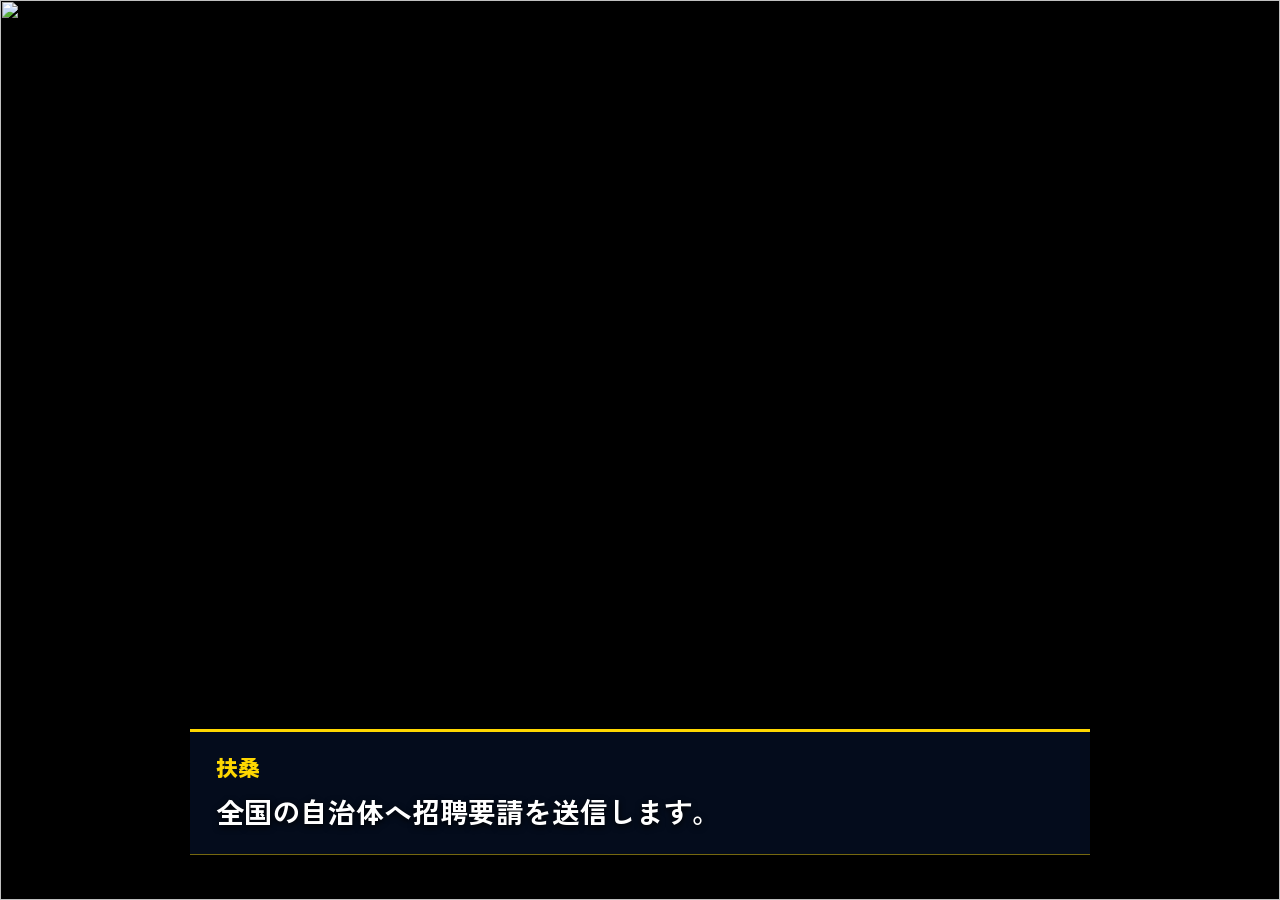
==== gacha_intro.html @ 8458d0dd "Add files via upload" ====
<!DOCTYPE html>
<html lang="ja">

<head>
    <meta charset="UTF-8">
    <meta name="viewport" content="width=device-width, initial-scale=1.0">
    <title>招聘演出</title>

    <link rel="preconnect" href="https://fonts.googleapis.com">
    <link rel="preconnect" href="https://fonts.gstatic.com" crossorigin>
    <link href="https://fonts.googleapis.com/css2?family=Zen+Kaku+Gothic+New:wght@500;700;900&display=swap" rel="stylesheet">

    <link rel="stylesheet" href="style.css">
</head>

<body>

<div id="introStage">

    <img id="introImage" src="cg_fusou.png">

    <div id="introTelop">
        <div id="telopName">扶桑</div>
        <div id="telopText"></div>
    </div>

    <div id="doorWhiteout"></div>

</div>

<script src="script.js"></script>

<script>
startIntro();
</script>

</body>
</html>
---- style.css ----
*{
    margin:0;
    padding:0;
    box-sizing:border-box;
}

body{
    font-family:"Zen Kaku Gothic New","Yu Gothic",sans-serif;
    background:
    linear-gradient(rgba(0,0,0,.55),rgba(0,0,0,.55)),
    linear-gradient(135deg,#08111f,#10233d,#08111f);
    color:white;
    min-height:100vh;
}

.home{
    padding:20px;
}

.top-bar{
    display:flex;
    justify-content:space-between;
    align-items:center;
    margin-bottom:25px;
    border-bottom:1px solid rgba(255,215,0,.3);
    padding-bottom:15px;
}

.logo-area{
    display:flex;
    align-items:center;
    gap:15px;
}

.logo-area h1{
    font-size:42px;
}

.resource-area{
    display:flex;
    gap:20px;
}

.resource{
    background:#0d1c33;
    border:1px solid #c9b06d;
    padding:12px 20px;
    border-radius:10px;
}

.title-screen{
    display:flex;
    flex-direction:column;
    justify-content:center;
    align-items:center;
    height:100vh;
    text-align:center;
}

.title-screen h1{
    font-size:80px;
    margin-bottom:20px;
}

.title-screen p{
    font-size:24px;
    margin-bottom:50px;
    color:#f0d58a;
}

.title-screen button{
    padding:20px 50px;
    font-size:24px;
    border:1px solid gold;
    background:#08192f;
    color:white;
    border-radius:15px;
    cursor:pointer;
}

/* 招聘画面 */
.gacha-banner{
    background:rgba(7,20,40,.9);
    border:2px solid gold;
    border-radius:20px;
    padding:40px;
    text-align:center;
    margin-bottom:30px;
}

.pickup-tag{
    display:inline-block;
    background:gold;
    color:black;
    font-weight:bold;
    padding:8px 20px;
    border-radius:999px;
    margin-bottom:20px;
}

.banner-nav{
    display:flex;
    justify-content:center;
    align-items:center;
    gap:40px;
}

.banner-nav button{
    width:80px;
    height:80px;
    font-size:32px;
    border:none;
    border-radius:50%;
    cursor:pointer;
    background:gold;
    color:black;
}

.city-display{
    min-width:400px;
}

.city-display h2{
    font-size:64px;
    margin-bottom:15px;
}

.city-display p{
    font-size:24px;
}

.pickup-image{
    height:420px;
    width:320px;
    object-fit:contain;
    display:block;
    margin:0 auto 20px;
}

.gacha-buttons{
    display:flex;
    justify-content:center;
    gap:30px;
    margin-bottom:30px;
}

.gacha-single,
.gacha-ten{
    width:250px;
    height:90px;
    font-size:30px;
    border:none;
    border-radius:15px;
    cursor:pointer;
}

.gacha-single{
    background:#1f4fa0;
    color:white;
}

.gacha-ten{
    background:gold;
    color:black;
    font-weight:bold;
}

.back-area{
    text-align:center;
}

.back-area button{
    padding:15px 40px;
    font-size:20px;
}

/* ガチャ結果 */
.result-grid{
    display:grid;
    grid-template-columns:repeat(5, 170px);
    justify-content:center;
    gap:28px;
    margin:40px auto;
}

.result-card{
    padding:0;
    background:none;
    border:none;
    box-shadow:none;
    overflow:visible;
    display:block;
    text-align:center;
}

.result-image-wrap{
    position:relative;
    width:150px;
    height:150px;
    margin:0 auto;
    overflow:hidden;
    border-radius:14px;
    background:#162743;
    border:2px solid rgba(255,255,255,.45);
}

.attribute-bg{
    position:absolute;
    inset:0;
    width:100%;
    height:100%;
    object-fit:cover;
    z-index:1;
}

.result-face{
    position:absolute;
    inset:0;
    width:100%;
    height:100%;
    object-fit:contain;
    transform:scale(1.08);
    z-index:2;
}

.result-stars{
    position:absolute;
    left:0;
    right:0;
    bottom:0;
    z-index:3;
    padding:4px 0;
    text-align:center;
    font-size:22px;
    color:#ffd700;
    background:linear-gradient(transparent, rgba(0,0,0,.75));
    text-shadow:0 0 6px #000;
}

.star-icon{
    width:20px;
    height:20px;
    margin:0 1px;
    vertical-align:middle;
}

.result-name{
    margin-top:8px;
    text-align:center;
    font-size:20px;
    font-weight:bold;
    color:white;
    text-shadow:0 2px 6px rgba(0,0,0,.8);
}

/* レアリティ発光 */
.result-card.r .result-image-wrap{
    border-color:#4aa3ff;
}

.result-card.sr .result-image-wrap{
    border:2px solid #b45cff;
    box-shadow:0 0 10px rgba(180,92,255,.8);
}

.result-card.ssr .result-image-wrap{
    border:2px solid #ffd700;
    box-shadow:
        0 0 16px rgba(255,215,0,.9),
        0 0 28px rgba(255,180,0,.6);
}

.result-card.lr .result-image-wrap{
    border:3px solid #ff3333;
    box-shadow:
        0 0 20px rgba(255,40,40,1),
        0 0 45px rgba(255,0,0,.9),
        0 0 70px rgba(255,120,0,.7);
    animation:lrRedGlow 1.5s ease-in-out infinite alternate;
}

@keyframes lrRedGlow{
    from{
        box-shadow:
            0 0 18px rgba(255,40,40,.8),
            0 0 38px rgba(255,0,0,.7);
    }
    to{
        box-shadow:
            0 0 28px rgba(255,40,40,1),
            0 0 60px rgba(255,0,0,1),
            0 0 90px rgba(255,120,0,.9);
    }
}

/* ホーム画面 */
.main-view{
    display:grid;
    grid-template-columns:300px 1fr 350px;
    gap:20px;
    margin-bottom:25px;
}

.city-panel,
.news-panel,
.secretary-card{
    background:rgba(7,20,40,.85);
    border:1px solid rgba(255,215,0,.35);
    border-radius:15px;
}

.city-panel,
.news-panel{
    padding:20px;
}

.city-panel h2,
.news-panel h2{
    margin-bottom:15px;
    color:#f0d58a;
}

.city-panel p,
.news-panel p{
    display:flex;
    justify-content:space-between;
    margin:12px 0;
}

.center-panel{
    display:flex;
    flex-direction:column;
    gap:20px;
}

.title-box{
    text-align:center;
    padding:40px 20px;
}

.title-box h2{
    font-size:72px;
}

.secretary-card{
    display:flex;
    justify-content:space-between;
    align-items:center;
    padding:25px;
}

.secretary-image{
    height:420px;
    object-fit:contain;
    display:block;
    margin:auto;
}

.menu{
    display:grid;
    grid-template-columns:repeat(5,1fr);
    gap:15px;
}

.menu button{
    background:#08192f;
    color:white;
    border:1px solid rgba(255,215,0,.4);
    border-radius:15px;
    padding:25px 10px;
    cursor:pointer;
    font-size:28px;
}

.menu button span{
    display:block;
    font-size:42px;
    margin-bottom:10px;
}

.menu small{
    display:block;
    margin-top:10px;
    color:#cccccc;
}

.active{
    box-shadow:0 0 20px rgba(255,215,0,.5);
    border-color:gold !important;
}.result-bg{
    position:fixed;
    inset:0;

    background:url("result_bg.png") center center / cover no-repeat;

    z-index:-1;
}.result-name,
.logo-area h1,
.title-screen h1,
.city-display h2,
.gacha-banner h2{
    font-family:"Zen Kaku Gothic New","Yu Gothic",sans-serif;
    font-weight:900;
}body{
    opacity:0;
    transition:opacity .35s ease;
}

body.page-show{
    opacity:1;
}

body.page-hide{
    opacity:0;
}.result-grid:has(.result-card:only-child){
    grid-template-columns:170px;
}#introStage{

    width:100vw;
    height:100vh;

    overflow:hidden;

    background:black;

    display:flex;
    justify-content:center;
    align-items:center;
}

#introImage{

    width:100%;
    height:100%;

    object-fit:cover;

    /* ズームの中心を少し下にする */
    transform-origin:center 60%;
}.walking-corridor{
    animation: corridorWalk 3s ease-in-out forwards;
}

@keyframes corridorWalk{

    0%{
        transform:scale(1.00) translateY(0px);
    }

    25%{
        transform:scale(1.75) translateY(4px);
    }

    50%{
        transform:scale(2.45) translateY(-3px);
    }

    75%{
        transform:scale(3.10) translateY(3px);
    }

    100%{
        transform:scale(3.65) translateY(18px);
    }
}
#doorWhiteout{
    position:fixed;

    top:0;
    bottom:0;
    left:50%;

    width:0;

    transform:translateX(-50%);

    background:white;

    filter:blur(18px);

    box-shadow:
        0 0 30px white,
        0 0 70px white,
        0 0 140px rgba(255,255,255,.95);

    opacity:0;

    z-index:10;
}

#doorWhiteout.open{
    animation:doorOpenWhite 1.6s ease-out forwards;
}

@keyframes doorOpenWhite{
    0%{
        width:0;
        opacity:0;
        filter:blur(8px);
    }

    20%{
        width:4px;
        opacity:1;
        filter:blur(18px);
    }

    50%{
        width:35vw;
        opacity:1;
        filter:blur(25px);
    }

    100%{
        width:140vw;
        opacity:1;
        filter:blur(45px);
    }
}.reveal-character{
    height:780px;
    width:540px;
    object-fit:contain;
    display:block;
    margin:0 auto;

    filter:drop-shadow(0 0 30px rgba(255,255,255,.45));
}.reveal-screen{
    position:relative;
    min-height:100vh;
    overflow:hidden;
    background:white;
    display:flex;
    flex-direction:column;
    justify-content:center;
    align-items:center;
    text-align:center;
    cursor:pointer;
}

.reveal-bg{

    position:absolute;

    left:50%;
    top:50%;

    width:850px;
    height:850px;

    transform:translate(-50%,-50%);

    object-fit:contain;

    opacity:.95;

    z-index:1;
}

.reveal-character{
    position:relative;
    z-index:2;
    height:520px;
    width:360px;
    object-fit:contain;
    filter:drop-shadow(0 0 30px rgba(255,255,255,.55));
    animation:revealCharacterIn .7s ease-out forwards;
}

.reveal-effect,
.reveal-info{
    position:relative;
    z-index:3;
}

.reveal-effect{
    position:relative;
    z-index:3;

    display:flex;
    justify-content:center;
    align-items:center;
    gap:8px;

    margin-bottom:20px;
}

.reveal-star{
    width:44px;
    height:44px;
    object-fit:contain;

    filter:drop-shadow(0 0 8px rgba(255,215,0,.9));
}

.reveal-name{
    font-size:46px;
    font-weight:900;
    color:white;
    text-shadow:0 0 18px rgba(0,0,0,.9);
}

.reveal-tap{
    margin-top:20px;
    font-size:22px;
    color:#f0d58a;
    animation:tapBlink 1s infinite;
}

@keyframes revealBgIn{
    from{
        opacity:0;
        filter:brightness(2);
    }
    to{
        opacity:1;
        filter:brightness(1);
    }
}

@keyframes revealCharacterIn{
    from{
        opacity:0;
        filter:brightness(0) drop-shadow(0 0 40px white);
    }
    to{
        opacity:1;
        filter:brightness(1) drop-shadow(0 0 30px rgba(255,255,255,.55));
    }
}.pop-star{
    animation:starPop .25s ease-out;
}

@keyframes starPop{
    0%{
        transform:scale(0);
        opacity:0;
    }

    70%{
        transform:scale(1.35);
        opacity:1;
    }

    100%{
        transform:scale(1);
        opacity:1;
    }
}#introTelop{
    position:fixed;
    left:50%;
    bottom:45px;
    transform:translateX(-50%);

    width:82%;
    max-width:900px;

    padding:18px 26px 22px;

    background:rgba(5,15,35,.82);
    border-top:3px solid gold;
    border-bottom:1px solid rgba(255,215,0,.45);

    box-shadow:0 0 25px rgba(0,0,0,.75);

    z-index:20;
}

#telopName{
    color:#ffd700;
    font-size:22px;
    font-weight:900;
    margin-bottom:8px;
}

#telopText{
    color:white;
    font-size:28px;
    font-weight:700;
    line-height:1.5;
    text-shadow:0 2px 6px black;
}body{
    background:#000;
}

.reveal-screen{
    min-height:100vh;
    background:#000;
}
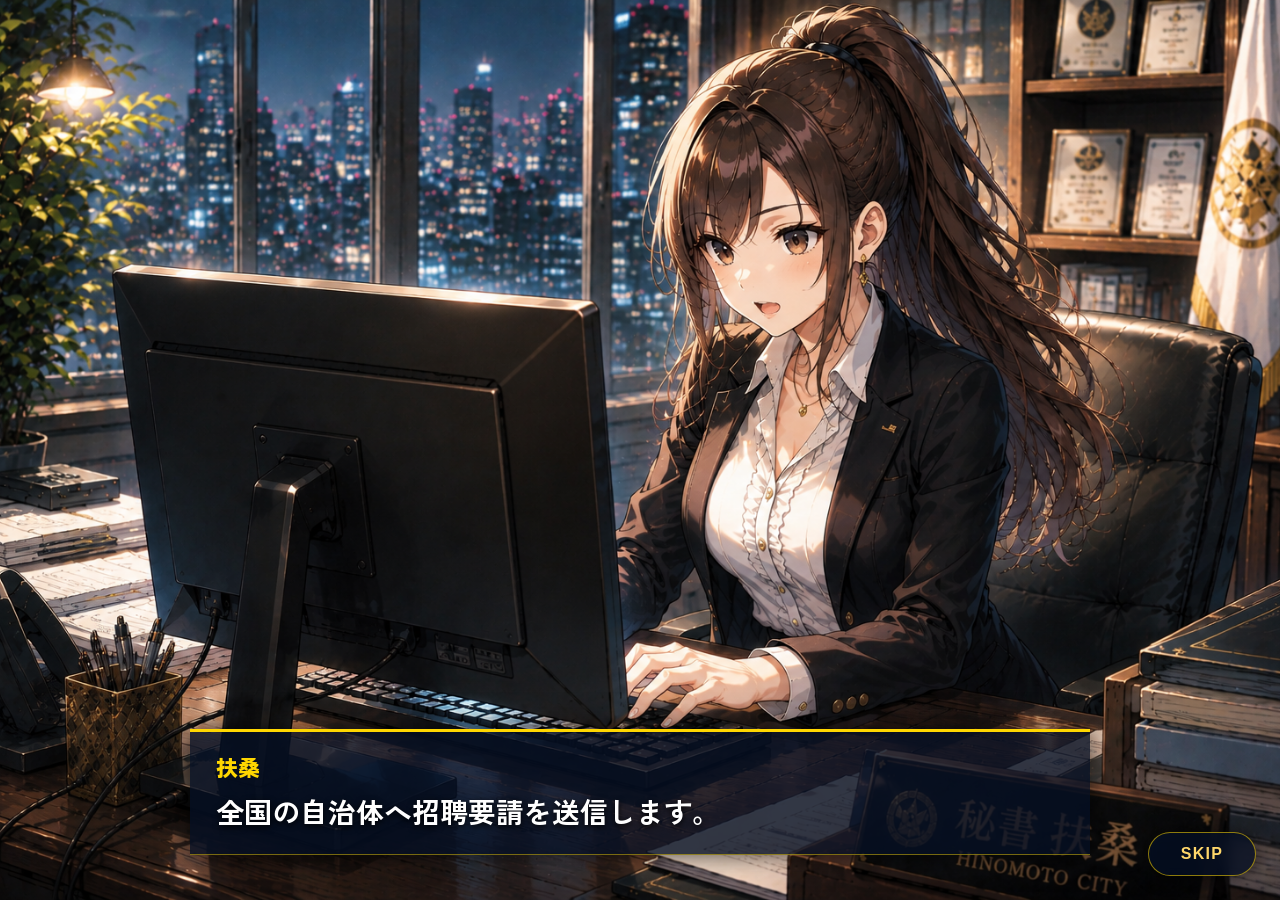
==== commit 60f285b9: "initial project" ====
--- a/gacha_intro.html
+++ b/gacha_intro.html
@@ -1,38 +1,40 @@
-<!DOCTYPE html>
-<html lang="ja">
-
-<head>
-    <meta charset="UTF-8">
-    <meta name="viewport" content="width=device-width, initial-scale=1.0">
-    <title>招聘演出</title>
-
-    <link rel="preconnect" href="https://fonts.googleapis.com">
-    <link rel="preconnect" href="https://fonts.gstatic.com" crossorigin>
-    <link href="https://fonts.googleapis.com/css2?family=Zen+Kaku+Gothic+New:wght@500;700;900&display=swap" rel="stylesheet">
-
-    <link rel="stylesheet" href="style.css">
-</head>
-
-<body>
-
-<div id="introStage">
-
-    <img id="introImage" src="cg_fusou.png">
-
-    <div id="introTelop">
-        <div id="telopName">扶桑</div>
-        <div id="telopText"></div>
-    </div>
-
-    <div id="doorWhiteout"></div>
-
-</div>
-
-<script src="script.js"></script>
-
-<script>
-startIntro();
-</script>
-
-</body>
-</html>+<!DOCTYPE html>
+<html lang="ja">
+
+<head>
+    <meta charset="UTF-8">
+    <meta name="viewport" content="width=device-width, initial-scale=1.0">
+    <title>招聘演出</title>
+
+    <link rel="preconnect" href="https://fonts.googleapis.com">
+    <link rel="preconnect" href="https://fonts.gstatic.com" crossorigin>
+    <link href="https://fonts.googleapis.com/css2?family=Zen+Kaku+Gothic+New:wght@500;700;900&display=swap" rel="stylesheet">
+
+    <link rel="stylesheet" href="style.css">
+</head>
+
+<body>
+
+<div id="introStage">
+
+    <img id="introImage" src="assets/cg/cg_fusou.png">
+
+    <div id="introTelop">
+        <div id="telopName">扶桑</div>
+        <div id="telopText"></div>
+    </div>
+
+    <div id="doorWhiteout"></div>
+
+    <button class="gacha-skip-button" onclick="skipIntro(event)">SKIP</button>
+
+</div>
+
+<script src="script.js"></script>
+
+<script>
+startIntro();
+</script>
+
+</body>
+</html>
--- a/style.css
+++ b/style.css
@@ -1,688 +1,1883 @@
-*{
-    margin:0;
-    padding:0;
-    box-sizing:border-box;
-}
-
-body{
-    font-family:"Zen Kaku Gothic New","Yu Gothic",sans-serif;
-    background:
-    linear-gradient(rgba(0,0,0,.55),rgba(0,0,0,.55)),
-    linear-gradient(135deg,#08111f,#10233d,#08111f);
-    color:white;
-    min-height:100vh;
-}
-
-.home{
-    padding:20px;
-}
-
-.top-bar{
-    display:flex;
-    justify-content:space-between;
-    align-items:center;
-    margin-bottom:25px;
-    border-bottom:1px solid rgba(255,215,0,.3);
-    padding-bottom:15px;
-}
-
-.logo-area{
-    display:flex;
-    align-items:center;
-    gap:15px;
-}
-
-.logo-area h1{
-    font-size:42px;
-}
-
-.resource-area{
-    display:flex;
-    gap:20px;
-}
-
-.resource{
-    background:#0d1c33;
-    border:1px solid #c9b06d;
-    padding:12px 20px;
-    border-radius:10px;
-}
-
-.title-screen{
-    display:flex;
-    flex-direction:column;
-    justify-content:center;
-    align-items:center;
-    height:100vh;
-    text-align:center;
-}
-
-.title-screen h1{
-    font-size:80px;
-    margin-bottom:20px;
-}
-
-.title-screen p{
-    font-size:24px;
-    margin-bottom:50px;
-    color:#f0d58a;
-}
-
-.title-screen button{
-    padding:20px 50px;
-    font-size:24px;
-    border:1px solid gold;
-    background:#08192f;
-    color:white;
-    border-radius:15px;
-    cursor:pointer;
-}
-
-/* 招聘画面 */
-.gacha-banner{
-    background:rgba(7,20,40,.9);
-    border:2px solid gold;
-    border-radius:20px;
-    padding:40px;
-    text-align:center;
-    margin-bottom:30px;
-}
-
-.pickup-tag{
-    display:inline-block;
-    background:gold;
-    color:black;
-    font-weight:bold;
-    padding:8px 20px;
-    border-radius:999px;
-    margin-bottom:20px;
-}
-
-.banner-nav{
-    display:flex;
-    justify-content:center;
-    align-items:center;
-    gap:40px;
-}
-
-.banner-nav button{
-    width:80px;
-    height:80px;
-    font-size:32px;
-    border:none;
-    border-radius:50%;
-    cursor:pointer;
-    background:gold;
-    color:black;
-}
-
-.city-display{
-    min-width:400px;
-}
-
-.city-display h2{
-    font-size:64px;
-    margin-bottom:15px;
-}
-
-.city-display p{
-    font-size:24px;
-}
-
-.pickup-image{
-    height:420px;
-    width:320px;
-    object-fit:contain;
-    display:block;
-    margin:0 auto 20px;
-}
-
-.gacha-buttons{
-    display:flex;
-    justify-content:center;
-    gap:30px;
-    margin-bottom:30px;
-}
-
-.gacha-single,
-.gacha-ten{
-    width:250px;
-    height:90px;
-    font-size:30px;
-    border:none;
-    border-radius:15px;
-    cursor:pointer;
-}
-
-.gacha-single{
-    background:#1f4fa0;
-    color:white;
-}
-
-.gacha-ten{
-    background:gold;
-    color:black;
-    font-weight:bold;
-}
-
-.back-area{
-    text-align:center;
-}
-
-.back-area button{
-    padding:15px 40px;
-    font-size:20px;
-}
-
-/* ガチャ結果 */
-.result-grid{
-    display:grid;
-    grid-template-columns:repeat(5, 170px);
-    justify-content:center;
-    gap:28px;
-    margin:40px auto;
-}
-
-.result-card{
-    padding:0;
-    background:none;
-    border:none;
-    box-shadow:none;
-    overflow:visible;
-    display:block;
-    text-align:center;
-}
-
-.result-image-wrap{
-    position:relative;
-    width:150px;
-    height:150px;
-    margin:0 auto;
-    overflow:hidden;
-    border-radius:14px;
-    background:#162743;
-    border:2px solid rgba(255,255,255,.45);
-}
-
-.attribute-bg{
-    position:absolute;
-    inset:0;
-    width:100%;
-    height:100%;
-    object-fit:cover;
-    z-index:1;
-}
-
-.result-face{
-    position:absolute;
-    inset:0;
-    width:100%;
-    height:100%;
-    object-fit:contain;
-    transform:scale(1.08);
-    z-index:2;
-}
-
-.result-stars{
-    position:absolute;
-    left:0;
-    right:0;
-    bottom:0;
-    z-index:3;
-    padding:4px 0;
-    text-align:center;
-    font-size:22px;
-    color:#ffd700;
-    background:linear-gradient(transparent, rgba(0,0,0,.75));
-    text-shadow:0 0 6px #000;
-}
-
-.star-icon{
-    width:20px;
-    height:20px;
-    margin:0 1px;
-    vertical-align:middle;
-}
-
-.result-name{
-    margin-top:8px;
-    text-align:center;
-    font-size:20px;
-    font-weight:bold;
-    color:white;
-    text-shadow:0 2px 6px rgba(0,0,0,.8);
-}
-
-/* レアリティ発光 */
-.result-card.r .result-image-wrap{
-    border-color:#4aa3ff;
-}
-
-.result-card.sr .result-image-wrap{
-    border:2px solid #b45cff;
-    box-shadow:0 0 10px rgba(180,92,255,.8);
-}
-
-.result-card.ssr .result-image-wrap{
-    border:2px solid #ffd700;
-    box-shadow:
-        0 0 16px rgba(255,215,0,.9),
-        0 0 28px rgba(255,180,0,.6);
-}
-
-.result-card.lr .result-image-wrap{
-    border:3px solid #ff3333;
-    box-shadow:
-        0 0 20px rgba(255,40,40,1),
-        0 0 45px rgba(255,0,0,.9),
-        0 0 70px rgba(255,120,0,.7);
-    animation:lrRedGlow 1.5s ease-in-out infinite alternate;
-}
-
-@keyframes lrRedGlow{
-    from{
-        box-shadow:
-            0 0 18px rgba(255,40,40,.8),
-            0 0 38px rgba(255,0,0,.7);
-    }
-    to{
-        box-shadow:
-            0 0 28px rgba(255,40,40,1),
-            0 0 60px rgba(255,0,0,1),
-            0 0 90px rgba(255,120,0,.9);
-    }
-}
-
-/* ホーム画面 */
-.main-view{
-    display:grid;
-    grid-template-columns:300px 1fr 350px;
-    gap:20px;
-    margin-bottom:25px;
-}
-
-.city-panel,
-.news-panel,
-.secretary-card{
-    background:rgba(7,20,40,.85);
-    border:1px solid rgba(255,215,0,.35);
-    border-radius:15px;
-}
-
-.city-panel,
-.news-panel{
-    padding:20px;
-}
-
-.city-panel h2,
-.news-panel h2{
-    margin-bottom:15px;
-    color:#f0d58a;
-}
-
-.city-panel p,
-.news-panel p{
-    display:flex;
-    justify-content:space-between;
-    margin:12px 0;
-}
-
-.center-panel{
-    display:flex;
-    flex-direction:column;
-    gap:20px;
-}
-
-.title-box{
-    text-align:center;
-    padding:40px 20px;
-}
-
-.title-box h2{
-    font-size:72px;
-}
-
-.secretary-card{
-    display:flex;
-    justify-content:space-between;
-    align-items:center;
-    padding:25px;
-}
-
-.secretary-image{
-    height:420px;
-    object-fit:contain;
-    display:block;
-    margin:auto;
-}
-
-.menu{
-    display:grid;
-    grid-template-columns:repeat(5,1fr);
-    gap:15px;
-}
-
-.menu button{
-    background:#08192f;
-    color:white;
-    border:1px solid rgba(255,215,0,.4);
-    border-radius:15px;
-    padding:25px 10px;
-    cursor:pointer;
-    font-size:28px;
-}
-
-.menu button span{
-    display:block;
-    font-size:42px;
-    margin-bottom:10px;
-}
-
-.menu small{
-    display:block;
-    margin-top:10px;
-    color:#cccccc;
-}
-
-.active{
-    box-shadow:0 0 20px rgba(255,215,0,.5);
-    border-color:gold !important;
-}.result-bg{
-    position:fixed;
-    inset:0;
-
-    background:url("result_bg.png") center center / cover no-repeat;
-
-    z-index:-1;
-}.result-name,
-.logo-area h1,
-.title-screen h1,
-.city-display h2,
-.gacha-banner h2{
-    font-family:"Zen Kaku Gothic New","Yu Gothic",sans-serif;
-    font-weight:900;
-}body{
-    opacity:0;
-    transition:opacity .35s ease;
-}
-
-body.page-show{
-    opacity:1;
-}
-
-body.page-hide{
-    opacity:0;
-}.result-grid:has(.result-card:only-child){
-    grid-template-columns:170px;
-}#introStage{
-
-    width:100vw;
-    height:100vh;
-
-    overflow:hidden;
-
-    background:black;
-
-    display:flex;
-    justify-content:center;
-    align-items:center;
-}
-
-#introImage{
-
-    width:100%;
-    height:100%;
-
-    object-fit:cover;
-
-    /* ズームの中心を少し下にする */
-    transform-origin:center 60%;
-}.walking-corridor{
-    animation: corridorWalk 3s ease-in-out forwards;
-}
-
-@keyframes corridorWalk{
-
-    0%{
-        transform:scale(1.00) translateY(0px);
-    }
-
-    25%{
-        transform:scale(1.75) translateY(4px);
-    }
-
-    50%{
-        transform:scale(2.45) translateY(-3px);
-    }
-
-    75%{
-        transform:scale(3.10) translateY(3px);
-    }
-
-    100%{
-        transform:scale(3.65) translateY(18px);
-    }
-}
-#doorWhiteout{
-    position:fixed;
-
-    top:0;
-    bottom:0;
-    left:50%;
-
-    width:0;
-
-    transform:translateX(-50%);
-
-    background:white;
-
-    filter:blur(18px);
-
-    box-shadow:
-        0 0 30px white,
-        0 0 70px white,
-        0 0 140px rgba(255,255,255,.95);
-
-    opacity:0;
-
-    z-index:10;
-}
-
-#doorWhiteout.open{
-    animation:doorOpenWhite 1.6s ease-out forwards;
-}
-
-@keyframes doorOpenWhite{
-    0%{
-        width:0;
-        opacity:0;
-        filter:blur(8px);
-    }
-
-    20%{
-        width:4px;
-        opacity:1;
-        filter:blur(18px);
-    }
-
-    50%{
-        width:35vw;
-        opacity:1;
-        filter:blur(25px);
-    }
-
-    100%{
-        width:140vw;
-        opacity:1;
-        filter:blur(45px);
-    }
-}.reveal-character{
-    height:780px;
-    width:540px;
-    object-fit:contain;
-    display:block;
-    margin:0 auto;
-
-    filter:drop-shadow(0 0 30px rgba(255,255,255,.45));
-}.reveal-screen{
-    position:relative;
-    min-height:100vh;
-    overflow:hidden;
-    background:white;
-    display:flex;
-    flex-direction:column;
-    justify-content:center;
-    align-items:center;
-    text-align:center;
-    cursor:pointer;
-}
-
-.reveal-bg{
-
-    position:absolute;
-
-    left:50%;
-    top:50%;
-
-    width:850px;
-    height:850px;
-
-    transform:translate(-50%,-50%);
-
-    object-fit:contain;
-
-    opacity:.95;
-
-    z-index:1;
-}
-
-.reveal-character{
-    position:relative;
-    z-index:2;
-    height:520px;
-    width:360px;
-    object-fit:contain;
-    filter:drop-shadow(0 0 30px rgba(255,255,255,.55));
-    animation:revealCharacterIn .7s ease-out forwards;
-}
-
-.reveal-effect,
-.reveal-info{
-    position:relative;
-    z-index:3;
-}
-
-.reveal-effect{
-    position:relative;
-    z-index:3;
-
-    display:flex;
-    justify-content:center;
-    align-items:center;
-    gap:8px;
-
-    margin-bottom:20px;
-}
-
-.reveal-star{
-    width:44px;
-    height:44px;
-    object-fit:contain;
-
-    filter:drop-shadow(0 0 8px rgba(255,215,0,.9));
-}
-
-.reveal-name{
-    font-size:46px;
-    font-weight:900;
-    color:white;
-    text-shadow:0 0 18px rgba(0,0,0,.9);
-}
-
-.reveal-tap{
-    margin-top:20px;
-    font-size:22px;
-    color:#f0d58a;
-    animation:tapBlink 1s infinite;
-}
-
-@keyframes revealBgIn{
-    from{
-        opacity:0;
-        filter:brightness(2);
-    }
-    to{
-        opacity:1;
-        filter:brightness(1);
-    }
-}
-
-@keyframes revealCharacterIn{
-    from{
-        opacity:0;
-        filter:brightness(0) drop-shadow(0 0 40px white);
-    }
-    to{
-        opacity:1;
-        filter:brightness(1) drop-shadow(0 0 30px rgba(255,255,255,.55));
-    }
-}.pop-star{
-    animation:starPop .25s ease-out;
-}
-
-@keyframes starPop{
-    0%{
-        transform:scale(0);
-        opacity:0;
-    }
-
-    70%{
-        transform:scale(1.35);
-        opacity:1;
-    }
-
-    100%{
-        transform:scale(1);
-        opacity:1;
-    }
-}#introTelop{
-    position:fixed;
-    left:50%;
-    bottom:45px;
-    transform:translateX(-50%);
-
-    width:82%;
-    max-width:900px;
-
-    padding:18px 26px 22px;
-
-    background:rgba(5,15,35,.82);
-    border-top:3px solid gold;
-    border-bottom:1px solid rgba(255,215,0,.45);
-
-    box-shadow:0 0 25px rgba(0,0,0,.75);
-
-    z-index:20;
-}
-
-#telopName{
-    color:#ffd700;
-    font-size:22px;
-    font-weight:900;
-    margin-bottom:8px;
-}
-
-#telopText{
-    color:white;
-    font-size:28px;
-    font-weight:700;
-    line-height:1.5;
-    text-shadow:0 2px 6px black;
-}body{
-    background:#000;
-}
-
-.reveal-screen{
-    min-height:100vh;
-    background:#000;
-}+*{
+    margin:0;
+    padding:0;
+    box-sizing:border-box;
+}
+
+body{
+    font-family:"Zen Kaku Gothic New","Yu Gothic",sans-serif;
+    background:
+    linear-gradient(rgba(0,0,0,.55),rgba(0,0,0,.55)),
+    linear-gradient(135deg,#08111f,#10233d,#08111f);
+    color:white;
+    min-height:100vh;
+}
+
+.home{
+    padding:20px;
+}
+
+.top-bar{
+    display:flex;
+    justify-content:space-between;
+    align-items:center;
+    margin-bottom:25px;
+    border-bottom:1px solid rgba(255,215,0,.3);
+    padding-bottom:15px;
+}
+
+.logo-area{
+    display:flex;
+    align-items:center;
+    gap:15px;
+}
+
+.logo-area h1{
+    font-size:42px;
+}
+
+.resource-area{
+    display:flex;
+    gap:20px;
+}
+
+.resource{
+    background:#0d1c33;
+    border:1px solid #c9b06d;
+    padding:12px 20px;
+    border-radius:10px;
+}
+
+.title-screen{
+    display:flex;
+    flex-direction:column;
+    justify-content:center;
+    align-items:center;
+    height:100vh;
+    text-align:center;
+}
+
+.title-screen h1{
+    font-size:80px;
+    margin-bottom:20px;
+}
+
+.title-screen p{
+    font-size:24px;
+    margin-bottom:50px;
+    color:#f0d58a;
+}
+
+.title-screen button{
+    padding:20px 50px;
+    font-size:24px;
+    border:1px solid gold;
+    background:#08192f;
+    color:white;
+    border-radius:15px;
+    cursor:pointer;
+}
+
+/* 招聘画面 */
+.gacha-banner{
+    position:relative;
+    background:rgba(7,20,40,.9);
+    border:2px solid gold;
+    border-radius:20px;
+    padding:0;
+    text-align:center;
+    margin:42px auto 22px;
+    width:min(1040px, 100%);
+    aspect-ratio:16 / 8;
+    overflow:visible;
+}
+
+/* 人事画面 */
+.jinji-page{
+    min-height:100vh;
+    padding:18px 18px 110px;
+    background:
+        linear-gradient(rgba(0,0,0,.46),rgba(0,0,0,.72)),
+        url("assets/backgrounds/home_bg.png") center center / cover no-repeat fixed;
+}
+
+.jinji-header{
+    display:flex;
+    align-items:center;
+    justify-content:space-between;
+    gap:14px;
+    margin-bottom:18px;
+    padding:12px 16px;
+    background:rgba(5,15,35,.82);
+    border:1px solid rgba(255,215,0,.35);
+    border-radius:14px;
+}
+
+.jinji-header h1{
+    font-size:34px;
+    font-weight:900;
+}
+
+.jinji-back{
+    min-width:96px;
+    padding:10px 14px;
+    border:1px solid rgba(255,215,0,.5);
+    border-radius:10px;
+    background:rgba(8,25,47,.86);
+    color:white;
+    font-size:16px;
+    font-weight:700;
+    cursor:pointer;
+}
+
+.jinji-count{
+    min-width:150px;
+    text-align:right;
+    color:#ffd76a;
+    font-weight:900;
+}
+
+.jinji-main{
+    width:min(1180px,100%);
+    margin:0 auto;
+}
+
+.jinji-view{
+    display:none;
+}
+
+.jinji-view.active{
+    display:block;
+}
+
+.jinji-section-title{
+    display:flex;
+    align-items:end;
+    justify-content:space-between;
+    gap:16px;
+    margin-bottom:14px;
+}
+
+.jinji-section-title h2{
+    color:#f0d58a;
+    font-size:26px;
+}
+
+.jinji-section-title p{
+    color:#d9d9d9;
+    font-weight:700;
+}
+
+.jinji-grid,
+.formation-pool-grid{
+    display:grid;
+    grid-template-columns:repeat(5, minmax(0, 1fr));
+    gap:14px;
+}
+
+.jinji-icon{
+    min-width:0;
+    padding:10px 8px 12px;
+    background:rgba(5,15,35,.84);
+    border:1px solid rgba(255,255,255,.24);
+    border-radius:8px;
+    color:white;
+    cursor:pointer;
+    box-shadow:0 0 18px rgba(0,0,0,.32);
+}
+
+.jinji-icon.active{
+    border-color:#ffd76a;
+    box-shadow:0 0 20px rgba(255,215,0,.52);
+}
+
+.jinji-icon.rarity-lr{
+    border-color:rgba(255,60,60,.85);
+}
+
+.jinji-icon.rarity-lrplus{
+    border-color:rgba(255,80,180,.95);
+    box-shadow:
+        0 0 18px rgba(255,80,180,.55),
+        0 0 30px rgba(255,215,0,.35);
+}
+
+.jinji-icon.rarity-ssr{
+    border-color:rgba(255,215,0,.85);
+}
+
+.jinji-icon.rarity-sr{
+    border-color:rgba(180,92,255,.85);
+}
+
+.jinji-icon-art{
+    position:relative;
+    width:100%;
+    aspect-ratio:1;
+    margin-bottom:8px;
+    overflow:hidden;
+    border-radius:8px;
+    background:#162743;
+}
+
+.jinji-icon-name{
+    font-size:18px;
+    font-weight:900;
+    white-space:nowrap;
+    overflow:hidden;
+    text-overflow:ellipsis;
+}
+
+.jinji-icon-meta{
+    margin-top:3px;
+    color:#f0d58a;
+    font-size:13px;
+    font-weight:700;
+}
+
+.jinji-icon-sub{
+    margin-top:4px;
+    color:#d9d9d9;
+    font-size:12px;
+    font-weight:700;
+}
+
+.jinji-empty{
+    grid-column:1 / -1;
+    padding:28px;
+    background:rgba(5,15,35,.84);
+    border:1px solid rgba(255,215,0,.35);
+    border-radius:8px;
+    color:#d9d9d9;
+    font-size:18px;
+    font-weight:700;
+    text-align:center;
+}
+
+.formation-detail{
+    display:grid;
+    grid-template-columns:220px 1fr;
+    gap:22px;
+    min-height:230px;
+    margin-bottom:18px;
+    padding:20px;
+    background:rgba(5,15,35,.84);
+    border:1px solid rgba(255,215,0,.35);
+    border-radius:12px;
+}
+
+.formation-detail-art{
+    position:relative;
+    width:210px;
+    height:210px;
+    overflow:hidden;
+    border-radius:12px;
+    background:#162743;
+}
+
+.formation-detail-info{
+    display:flex;
+    flex-direction:column;
+    justify-content:center;
+}
+
+.formation-detail-kicker{
+    color:#ffd76a;
+    font-weight:900;
+}
+
+.formation-detail-info h2{
+    margin:4px 0 10px;
+    font-size:44px;
+}
+
+.formation-detail-tags{
+    display:flex;
+    gap:10px;
+    margin-bottom:18px;
+}
+
+.formation-detail-tags span{
+    padding:7px 12px;
+    border:1px solid rgba(255,215,0,.4);
+    border-radius:999px;
+    background:rgba(8,25,47,.82);
+    font-weight:900;
+}
+
+.formation-stats{
+    display:grid;
+    grid-template-columns:repeat(3, minmax(0, 1fr));
+    gap:12px;
+}
+
+.formation-stats div{
+    padding:12px;
+    background:rgba(255,255,255,.08);
+    border-radius:8px;
+}
+
+.formation-stats small{
+    display:block;
+    color:#d9d9d9;
+    font-weight:700;
+}
+
+.formation-stats strong{
+    display:block;
+    font-size:28px;
+    color:#ffd76a;
+}
+
+.formation-skills{
+    display:grid;
+    gap:10px;
+    margin-top:14px;
+}
+
+.formation-skills div{
+    padding:12px;
+    background:rgba(255,255,255,.08);
+    border:1px solid rgba(255,215,0,.18);
+    border-radius:8px;
+}
+
+.formation-skills div.locked{
+    opacity:.66;
+}
+
+.formation-skills small{
+    display:block;
+    margin-bottom:4px;
+    color:#ffd76a;
+    font-weight:900;
+}
+
+.formation-skills h3{
+    margin:0 0 6px;
+    color:white;
+    font-size:18px;
+    font-weight:900;
+}
+
+.formation-skills p{
+    margin:0;
+    color:white;
+    font-size:15px;
+    line-height:1.45;
+    font-weight:700;
+}
+
+.formation-pool{
+    margin-bottom:18px;
+}
+
+.formation-pool-grid{
+    max-height:280px;
+    overflow:auto;
+    padding-right:4px;
+}
+
+.formation-slots{
+    position:fixed;
+    left:18px;
+    right:18px;
+    bottom:84px;
+    z-index:30;
+    display:grid;
+    grid-template-columns:repeat(5, minmax(0, 1fr));
+    gap:12px;
+    max-width:1180px;
+    margin:0 auto;
+}
+
+.formation-slot{
+    min-height:86px;
+    padding:8px;
+    border:1px solid rgba(255,215,0,.4);
+    border-radius:8px;
+    background:rgba(5,15,35,.92);
+    color:white;
+    cursor:pointer;
+}
+
+.formation-slot.active{
+    border-color:#ffd76a;
+    box-shadow:0 0 18px rgba(255,215,0,.5);
+}
+
+.formation-role{
+    display:block;
+    color:#ffd76a;
+    font-size:13px;
+    font-weight:900;
+}
+
+.formation-face{
+    position:relative;
+    display:block;
+    width:46px;
+    height:46px;
+    margin:4px auto;
+    overflow:hidden;
+    border-radius:8px;
+}
+
+.formation-face.small{
+    display:inline-block;
+    width:42px;
+    height:42px;
+    margin:0 10px 0 0;
+    vertical-align:middle;
+}
+
+.formation-empty{
+    display:block;
+    padding:18px 0;
+    color:#d9d9d9;
+    font-weight:900;
+}
+
+.specialty-grid{
+    display:grid;
+    grid-template-columns:repeat(5, minmax(0, 1fr));
+    gap:14px;
+}
+
+.specialty-card{
+    min-height:280px;
+    padding:16px;
+    background:rgba(5,15,35,.84);
+    border:1px solid rgba(255,215,0,.35);
+    border-radius:8px;
+}
+
+.specialty-owner{
+    min-height:76px;
+    margin-bottom:16px;
+}
+
+.specialty-owner strong{
+    font-size:18px;
+}
+
+.specialty-slots{
+    display:grid;
+    gap:10px;
+}
+
+.specialty-slots button{
+    height:56px;
+    border:1px dashed rgba(255,215,0,.45);
+    border-radius:8px;
+    background:rgba(255,255,255,.06);
+    color:#d9d9d9;
+    font-size:16px;
+    font-weight:900;
+}
+
+.friendship-list{
+    display:grid;
+    gap:12px;
+}
+
+.friendship-card{
+    display:grid;
+    grid-template-columns:72px 1fr 80px 130px;
+    align-items:center;
+    gap:14px;
+    padding:12px;
+    background:rgba(5,15,35,.84);
+    border:1px solid rgba(255,215,0,.35);
+    border-radius:8px;
+}
+
+.friendship-card.disabled{
+    opacity:.72;
+}
+
+.friendship-face{
+    position:relative;
+    width:72px;
+    height:72px;
+    overflow:hidden;
+    border-radius:8px;
+    background:#162743;
+}
+
+.friendship-info{
+    display:grid;
+    gap:4px;
+}
+
+.friendship-info strong{
+    font-size:22px;
+}
+
+.friendship-info span{
+    color:#d9d9d9;
+    font-weight:700;
+}
+
+.friendship-count{
+    text-align:center;
+}
+
+.friendship-count small{
+    display:block;
+    color:#d9d9d9;
+    font-weight:700;
+}
+
+.friendship-count strong{
+    color:#ffd76a;
+    font-size:28px;
+}
+
+.friendship-card button{
+    height:48px;
+    border:none;
+    border-radius:8px;
+    background:#ffd76a;
+    color:#111;
+    font-size:18px;
+    font-weight:900;
+    cursor:pointer;
+}
+
+.friendship-card button:disabled{
+    background:rgba(255,255,255,.14);
+    color:#888;
+    cursor:default;
+}
+
+.jinji-tabs{
+    position:fixed;
+    left:0;
+    right:0;
+    bottom:0;
+    z-index:40;
+    display:grid;
+    grid-template-columns:repeat(4, 1fr);
+    gap:10px;
+    padding:12px 18px;
+    background:rgba(0,0,0,.72);
+    backdrop-filter:blur(8px);
+    -webkit-backdrop-filter:blur(8px);
+}
+
+.jinji-tabs button{
+    height:56px;
+    border:1px solid rgba(255,215,0,.4);
+    border-radius:8px;
+    background:rgba(8,25,47,.9);
+    color:white;
+    font-size:20px;
+    font-weight:900;
+    cursor:pointer;
+}
+
+.jinji-tabs button.active{
+    color:#111;
+    background:#ffd76a;
+    border-color:#ffd76a;
+}
+
+@media (max-width:760px){
+    .jinji-page{
+        padding:12px 12px 104px;
+    }
+
+    .jinji-header h1{
+        font-size:26px;
+    }
+
+    .jinji-count{
+        min-width:96px;
+        font-size:13px;
+    }
+
+    .jinji-grid,
+    .formation-pool-grid{
+        grid-template-columns:repeat(5, minmax(0, 1fr));
+        gap:8px;
+    }
+
+    .jinji-icon{
+        padding:6px 4px 8px;
+    }
+
+    .jinji-icon-name{
+        font-size:12px;
+    }
+
+    .jinji-icon-meta{
+        font-size:10px;
+    }
+
+    .formation-detail{
+        grid-template-columns:110px 1fr;
+        gap:12px;
+        min-height:150px;
+        padding:12px;
+    }
+
+    .formation-detail-art{
+        width:110px;
+        height:110px;
+    }
+
+    .formation-detail-info h2{
+        font-size:28px;
+    }
+
+    .formation-stats{
+        grid-template-columns:repeat(3, minmax(0, 1fr));
+        gap:6px;
+    }
+
+    .formation-stats strong{
+        font-size:20px;
+    }
+
+    .formation-slots{
+        left:8px;
+        right:8px;
+        bottom:82px;
+        gap:6px;
+    }
+
+    .formation-slot{
+        min-height:72px;
+        padding:5px;
+    }
+
+    .formation-face{
+        width:36px;
+        height:36px;
+    }
+
+    .specialty-grid{
+        grid-template-columns:1fr;
+    }
+
+    .friendship-card{
+        grid-template-columns:52px 1fr 56px;
+        gap:8px;
+    }
+
+    .friendship-face{
+        width:52px;
+        height:52px;
+    }
+
+    .friendship-info strong{
+        font-size:16px;
+    }
+
+    .friendship-info span{
+        font-size:12px;
+    }
+
+    .friendship-card button{
+        grid-column:1 / -1;
+        height:44px;
+    }
+}
+
+.pickup-tag{
+    position:absolute;
+    left:28px;
+    top:-22px;
+    z-index:6;
+    display:inline-flex;
+    align-items:center;
+    height:44px;
+    background:#050f23;
+    color:#ffd76a;
+    font-weight:bold;
+    font-size:26px;
+    letter-spacing:.08em;
+    padding:0 22px;
+    border:2px solid gold;
+    border-radius:999px;
+    box-shadow:0 0 18px rgba(0,0,0,.55);
+}
+
+.banner-nav{
+    position:relative;
+    width:100%;
+    height:100%;
+}
+
+.banner-nav button{
+    cursor:pointer;
+}
+
+.pickup-hit-area{
+    position:absolute;
+    top:0;
+    bottom:0;
+    z-index:5;
+    width:50%;
+    border:none;
+    border-radius:0;
+    background:transparent;
+    color:transparent;
+}
+
+.pickup-hit-left{
+    left:0;
+}
+
+.pickup-hit-right{
+    right:0;
+}
+
+.pickup-hit-area:hover{
+    background:rgba(255,255,255,.04);
+}
+
+.city-display{
+    width:100%;
+    height:100%;
+    overflow:hidden;
+    border-radius:18px;
+}
+
+.pickup-image{
+    width:100%;
+    height:100%;
+    object-fit:cover;
+    display:block;
+    border-radius:18px;
+    transform:translateX(0);
+}
+
+.pickup-image.slide-out-left{
+    animation:pickupSlideOutLeft .24s ease-in forwards;
+}
+
+.pickup-image.slide-out-right{
+    animation:pickupSlideOutRight .24s ease-in forwards;
+}
+
+.pickup-image.slide-in-right{
+    animation:pickupSlideInRight .42s ease-out forwards;
+}
+
+.pickup-image.slide-in-left{
+    animation:pickupSlideInLeft .42s ease-out forwards;
+}
+
+@keyframes pickupSlideOutLeft{
+    from{
+        transform:translateX(0);
+        opacity:1;
+    }
+    to{
+        transform:translateX(-100%);
+        opacity:.8;
+    }
+}
+
+@keyframes pickupSlideOutRight{
+    from{
+        transform:translateX(0);
+        opacity:1;
+    }
+    to{
+        transform:translateX(100%);
+        opacity:.8;
+    }
+}
+
+@keyframes pickupSlideInRight{
+    from{
+        transform:translateX(100%);
+        opacity:.8;
+    }
+    to{
+        transform:translateX(0);
+        opacity:1;
+    }
+}
+
+@keyframes pickupSlideInLeft{
+    from{
+        transform:translateX(-100%);
+        opacity:.8;
+    }
+    to{
+        transform:translateX(0);
+        opacity:1;
+    }
+}
+
+.gacha-pity{
+    text-align:center;
+    margin:0 auto 18px;
+    font-size:26px;
+    font-weight:900;
+    color:#ffd76a;
+    text-shadow:0 2px 8px rgba(0,0,0,.9);
+}
+
+.gacha-buttons{
+    display:flex;
+    justify-content:center;
+    gap:30px;
+    margin-bottom:30px;
+}
+
+.gacha-button-wrap{
+    text-align:center;
+}
+
+.gacha-single,
+.gacha-ten{
+    width:250px;
+    height:90px;
+    font-size:30px;
+    border:none;
+    border-radius:15px;
+    cursor:pointer;
+}
+
+.gacha-single{
+    background:#1f4fa0;
+    color:white;
+}
+
+.gacha-ten{
+    background:gold;
+    color:black;
+    font-weight:bold;
+}
+
+.gacha-price{
+    margin-top:10px;
+    font-size:20px;
+    font-weight:700;
+    color:#f0d58a;
+    text-shadow:0 2px 6px rgba(0,0,0,.9);
+}
+
+.back-area{
+    text-align:center;
+}
+
+.back-area button{
+    padding:15px 40px;
+    font-size:20px;
+}
+
+/* ガチャ結果 */
+.result-grid{
+    display:grid;
+    grid-template-columns:repeat(5, 170px);
+    justify-content:center;
+    gap:28px;
+    margin:40px auto;
+}
+
+.result-card{
+    padding:0;
+    background:none;
+    border:none;
+    box-shadow:none;
+    overflow:visible;
+    display:block;
+    text-align:center;
+}
+
+.result-image-wrap{
+    position:relative;
+    width:150px;
+    height:150px;
+    margin:0 auto;
+    overflow:hidden;
+    border-radius:14px;
+    background:#162743;
+    border:2px solid rgba(255,255,255,.45);
+}
+
+.attribute-bg{
+    position:absolute;
+    inset:0;
+    width:100%;
+    height:100%;
+    object-fit:cover;
+    z-index:1;
+}
+
+.result-face{
+    position:absolute;
+    inset:0;
+    width:100%;
+    height:100%;
+    object-fit:contain;
+    transform:scale(1.08);
+    z-index:2;
+}
+
+.result-stars{
+    position:absolute;
+    left:0;
+    right:0;
+    bottom:0;
+    z-index:3;
+    padding:4px 0;
+    text-align:center;
+    font-size:22px;
+    color:#ffd700;
+    background:linear-gradient(transparent, rgba(0,0,0,.75));
+    text-shadow:0 0 6px #000;
+}
+
+.star-icon{
+    width:20px;
+    height:20px;
+    margin:0 1px;
+    vertical-align:middle;
+}
+
+.result-name{
+    margin-top:8px;
+    text-align:center;
+    font-size:20px;
+    font-weight:bold;
+    color:white;
+    text-shadow:0 2px 6px rgba(0,0,0,.8);
+}
+
+/* レアリティ発光 */
+.result-card.r .result-image-wrap{
+    border-color:#4aa3ff;
+}
+
+.result-card.sr .result-image-wrap{
+    border:2px solid #b45cff;
+    box-shadow:0 0 10px rgba(180,92,255,.8);
+}
+
+.result-card.ssr .result-image-wrap{
+    border:2px solid #ffd700;
+    box-shadow:
+        0 0 16px rgba(255,215,0,.9),
+        0 0 28px rgba(255,180,0,.6);
+}
+
+.result-card.lr .result-image-wrap{
+    border:3px solid #ff3333;
+    box-shadow:
+        0 0 20px rgba(255,40,40,1),
+        0 0 45px rgba(255,0,0,.9),
+        0 0 70px rgba(255,120,0,.7);
+    animation:lrRedGlow 1.5s ease-in-out infinite alternate;
+}
+
+@keyframes lrRedGlow{
+    from{
+        box-shadow:
+            0 0 18px rgba(255,40,40,.8),
+            0 0 38px rgba(255,0,0,.7);
+    }
+    to{
+        box-shadow:
+            0 0 28px rgba(255,40,40,1),
+            0 0 60px rgba(255,0,0,1),
+            0 0 90px rgba(255,120,0,.9);
+    }
+}
+
+/* ホーム画面 */
+.main-view{
+    display:grid;
+    grid-template-columns:300px 1fr 350px;
+    gap:20px;
+    margin-bottom:25px;
+}
+
+.city-panel,
+.news-panel,
+.secretary-card{
+    background:rgba(7,20,40,.85);
+    border:1px solid rgba(255,215,0,.35);
+    border-radius:15px;
+}
+
+.city-panel,
+.news-panel{
+    padding:20px;
+}
+
+.city-panel h2,
+.news-panel h2{
+    margin-bottom:15px;
+    color:#f0d58a;
+}
+
+.city-panel p,
+.news-panel p{
+    display:flex;
+    justify-content:space-between;
+    margin:12px 0;
+}
+
+.center-panel{
+    display:flex;
+    flex-direction:column;
+    gap:20px;
+}
+
+.title-box{
+    text-align:center;
+    padding:40px 20px;
+}
+
+.title-box h2{
+    font-size:72px;
+}
+
+.secretary-card{
+    display:flex;
+    justify-content:space-between;
+    align-items:center;
+    padding:25px;
+}
+
+.secretary-image{
+    height:420px;
+    object-fit:contain;
+    display:block;
+    margin:auto;
+}
+
+.menu{
+    display:grid;
+    grid-template-columns:repeat(5,1fr);
+    gap:15px;
+    position:relative;
+
+    z-index:20;
+}
+
+.menu button{
+    background:rgba(8,25,47,.82);
+backdrop-filter:blur(8px);
+-webkit-backdrop-filter:blur(8px);
+    color:white;
+    border:1px solid rgba(255,215,0,.4);
+    border-radius:15px;
+    padding:25px 10px;
+    cursor:pointer;
+    font-size:28px;
+}
+
+.menu button span{
+    display:block;
+    font-size:42px;
+    margin-bottom:10px;
+}
+
+.menu small{
+    display:block;
+    margin-top:10px;
+    color:#cccccc;
+}
+
+.active{
+    box-shadow:0 0 20px rgba(255,215,0,.5);
+    border-color:gold !important;
+}.result-bg{
+    position:fixed;
+    inset:0;
+
+    background:url("assets/backgrounds/result_bg.png") center center / cover no-repeat;
+
+    z-index:-1;
+}.result-name,
+.logo-area h1,
+.title-screen h1,
+.city-display h2,
+.gacha-banner h2{
+    font-family:"Zen Kaku Gothic New","Yu Gothic",sans-serif;
+    font-weight:900;
+}body{
+    opacity:0;
+    transition:opacity .35s ease;
+}
+
+body.page-show{
+    opacity:1;
+}
+
+body.page-hide{
+    opacity:0;
+}.result-grid:has(.result-card:only-child){
+    grid-template-columns:170px;
+}#introStage{
+
+    width:100vw;
+    height:100vh;
+
+    overflow:hidden;
+
+    background:black;
+
+    display:flex;
+    justify-content:center;
+    align-items:center;
+}
+
+#introImage{
+
+    width:100%;
+    height:100%;
+
+    object-fit:cover;
+
+    /* ズームの中心を少し下にする */
+    transform-origin:center 60%;
+}.walking-corridor{
+    animation: corridorWalk 3s ease-in-out forwards;
+}
+
+@keyframes corridorWalk{
+
+    0%{
+        transform:scale(1.00) translateY(0px);
+    }
+
+    25%{
+        transform:scale(1.75) translateY(4px);
+    }
+
+    50%{
+        transform:scale(2.45) translateY(-3px);
+    }
+
+    75%{
+        transform:scale(3.10) translateY(3px);
+    }
+
+    100%{
+        transform:scale(3.65) translateY(18px);
+    }
+}
+#doorWhiteout{
+    position:fixed;
+
+    top:0;
+    bottom:0;
+    left:50%;
+
+    width:0;
+
+    transform:translateX(-50%);
+
+    background:white;
+
+    filter:blur(18px);
+
+    box-shadow:
+        0 0 30px white,
+        0 0 70px white,
+        0 0 140px rgba(255,255,255,.95);
+
+    opacity:0;
+
+    z-index:10;
+}
+
+#doorWhiteout.open{
+    animation:doorOpenWhite 1.6s ease-out forwards;
+}
+
+@keyframes doorOpenWhite{
+    0%{
+        width:0;
+        opacity:0;
+        filter:blur(8px);
+    }
+
+    20%{
+        width:4px;
+        opacity:1;
+        filter:blur(18px);
+    }
+
+    50%{
+        width:35vw;
+        opacity:1;
+        filter:blur(25px);
+    }
+
+    100%{
+        width:140vw;
+        opacity:1;
+        filter:blur(45px);
+    }
+}.reveal-character{
+    height:780px;
+    width:540px;
+    object-fit:contain;
+    display:block;
+    margin:0 auto;
+
+    filter:drop-shadow(0 0 30px rgba(255,255,255,.45));
+}.reveal-screen{
+    position:relative;
+    min-height:100vh;
+    overflow:hidden;
+    background:white;
+    display:flex;
+    flex-direction:column;
+    justify-content:center;
+    align-items:center;
+    text-align:center;
+    cursor:pointer;
+}
+
+.reveal-bg{
+
+    position:absolute;
+
+    left:50%;
+    top:50%;
+
+    width:850px;
+    height:850px;
+
+    transform:translate(-50%,-50%);
+
+    object-fit:contain;
+
+    opacity:.95;
+
+    z-index:1;
+}
+
+.reveal-character{
+    position:relative;
+    z-index:2;
+    height:520px;
+    width:360px;
+    object-fit:contain;
+    filter:drop-shadow(0 0 30px rgba(255,255,255,.55));
+    animation:revealCharacterIn .7s ease-out forwards;
+}
+
+.reveal-effect,
+.reveal-info{
+    position:relative;
+    z-index:3;
+}
+
+.reveal-effect{
+    position:relative;
+    z-index:3;
+
+    display:flex;
+    justify-content:center;
+    align-items:center;
+    gap:8px;
+
+    margin-bottom:20px;
+}
+
+.reveal-star{
+    width:44px;
+    height:44px;
+    object-fit:contain;
+
+    filter:drop-shadow(0 0 8px rgba(255,215,0,.9));
+}
+
+.reveal-name{
+    font-size:46px;
+    font-weight:900;
+    color:white;
+    text-shadow:0 0 18px rgba(0,0,0,.9);
+}
+
+.reveal-tap{
+    margin-top:20px;
+    font-size:22px;
+    color:#f0d58a;
+    animation:tapBlink 1s infinite;
+}
+
+@keyframes revealBgIn{
+    from{
+        opacity:0;
+        filter:brightness(2);
+    }
+    to{
+        opacity:1;
+        filter:brightness(1);
+    }
+}
+
+@keyframes revealCharacterIn{
+    from{
+        opacity:0;
+        filter:brightness(0) drop-shadow(0 0 40px white);
+    }
+    to{
+        opacity:1;
+        filter:brightness(1) drop-shadow(0 0 30px rgba(255,255,255,.55));
+    }
+}.pop-star{
+    animation:starPop .25s ease-out;
+}
+
+@keyframes starPop{
+    0%{
+        transform:scale(0);
+        opacity:0;
+    }
+
+    70%{
+        transform:scale(1.35);
+        opacity:1;
+    }
+
+    100%{
+        transform:scale(1);
+        opacity:1;
+    }
+}#introTelop{
+    position:fixed;
+    left:50%;
+    bottom:45px;
+    transform:translateX(-50%);
+
+    width:82%;
+    max-width:900px;
+
+    padding:18px 26px 22px;
+
+    background:rgba(5,15,35,.82);
+    border-top:3px solid gold;
+    border-bottom:1px solid rgba(255,215,0,.45);
+
+    box-shadow:0 0 25px rgba(0,0,0,.75);
+
+    z-index:20;
+}
+
+#telopName{
+    color:#ffd700;
+    font-size:22px;
+    font-weight:900;
+    margin-bottom:8px;
+}
+
+#telopText{
+    color:white;
+    font-size:28px;
+    font-weight:700;
+    line-height:1.5;
+    text-shadow:0 2px 6px black;
+}body{
+    background:#000;
+}
+
+.reveal-screen{
+    min-height:100vh;
+    background:#000;
+}.cw-title-screen{
+    position:relative;
+    width:100vw;
+    height:100vh;
+    overflow:hidden;
+
+    display:flex;
+    justify-content:center;
+    align-items:center;
+
+    background:#000;
+}
+
+.gacha-skip-button{
+    position:fixed;
+    right:24px;
+    bottom:24px;
+    z-index:80;
+    min-width:108px;
+    height:44px;
+    border:1px solid rgba(255,215,0,.55);
+    border-radius:999px;
+    background:rgba(5,15,35,.78);
+    color:#ffd76a;
+    font-size:16px;
+    font-weight:900;
+    letter-spacing:.08em;
+    cursor:pointer;
+    box-shadow:0 0 18px rgba(0,0,0,.55);
+    backdrop-filter:blur(8px);
+    -webkit-backdrop-filter:blur(8px);
+}
+
+.gacha-skip-button:hover{
+    background:rgba(255,215,0,.92);
+    color:#111;
+}
+
+/* 仮結果画面の可読性調整 */
+.reveal-bg{
+    width:760px !important;
+    height:760px !important;
+    opacity:.58 !important;
+    filter:brightness(.78) saturate(1.12) !important;
+}
+
+.reveal-character{
+    height:500px !important;
+    width:350px !important;
+}
+
+.reveal-info{
+    position:relative;
+    z-index:5;
+    min-width:min(520px, 88vw);
+    margin-top:-12px;
+    padding:14px 24px 16px;
+    border-top:2px solid rgba(255,215,0,.75);
+    border-bottom:1px solid rgba(255,215,0,.35);
+    border-radius:10px;
+    background:linear-gradient(90deg, rgba(0,0,0,.54), rgba(5,15,35,.9), rgba(0,0,0,.54));
+    box-shadow:0 0 24px rgba(0,0,0,.78);
+}
+
+.reveal-effect{
+    margin-bottom:8px !important;
+}
+
+.reveal-star{
+    width:34px !important;
+    height:34px !important;
+}
+
+.reveal-name{
+    font-size:42px !important;
+}
+
+.reveal-tap{
+    margin-top:8px !important;
+}
+
+.reveal-character,
+.reveal-info,
+.reveal-bg{
+    transition:opacity .18s ease;
+}
+
+.reveal-character.is-hidden,
+.reveal-info.is-hidden,
+.reveal-bg.is-hidden{
+    opacity:0 !important;
+}
+
+.rarity-cutin{
+    position:fixed;
+    inset:0;
+    z-index:70;
+    display:flex;
+    align-items:center;
+    justify-content:center;
+    pointer-events:none;
+    opacity:0;
+    background:radial-gradient(circle, rgba(255,255,255,.08), rgba(0,0,0,.92) 62%);
+}
+
+.rarity-cutin.show{
+    animation:cutinFlash 1.15s ease forwards;
+}
+
+.rarity-cutin.show.lr{
+    animation:cutinFlash 1.45s ease forwards;
+}
+
+.rarity-cutin div{
+    padding:16px 34px;
+    border-top:3px solid #ffd76a;
+    border-bottom:3px solid #ffd76a;
+    color:#ffd76a;
+    font-size:46px;
+    font-weight:900;
+    letter-spacing:0;
+    line-height:1.35;
+    max-width:min(760px, 86vw);
+    text-align:center;
+    text-shadow:
+        0 0 12px rgba(255,255,255,.9),
+        0 0 30px rgba(255,215,0,.9),
+        0 0 54px rgba(255,80,0,.75);
+}
+
+.rarity-cutin.lr div{
+    border-color:#ff4040;
+    color:#ff4040;
+    font-size:50px;
+    text-shadow:
+        0 0 16px rgba(255,255,255,.95),
+        0 0 38px rgba(255,0,0,1),
+        0 0 72px rgba(255,180,0,.9);
+}
+
+.formation-quote{
+    margin:0 0 14px;
+    padding:12px 14px;
+    border-left:3px solid #ffd76a;
+    background:rgba(255,255,255,.08);
+    border-radius:8px;
+    color:#fff;
+    font-size:20px;
+    font-weight:900;
+    line-height:1.45;
+}
+
+@keyframes cutinFlash{
+    0%{
+        opacity:0;
+        transform:scale(1.08);
+        filter:brightness(2);
+    }
+    18%{
+        opacity:1;
+        transform:scale(1);
+        filter:brightness(1.7);
+    }
+    72%{
+        opacity:1;
+        transform:scale(1);
+        filter:brightness(1);
+    }
+    100%{
+        opacity:0;
+        transform:scale(.98);
+        filter:brightness(2.3);
+    }
+}
+
+.cw-title-bg{
+
+    position:absolute;
+    inset:0;
+
+    background:
+        radial-gradient(circle at center,
+        rgba(255,255,255,.04),
+        transparent 35%),
+
+        radial-gradient(circle at center,
+        rgba(40,120,255,.08),
+        transparent 55%),
+
+        #000;
+
+    z-index:1;
+}
+
+.cw-title-content{
+    position:relative;
+    z-index:2;
+    text-align:center;
+}
+
+.cw-logo{
+
+    width:min(90vw,900px);
+
+    max-height:55vh;
+
+    object-fit:contain;
+
+    animation:logoAppear 1s ease-out forwards;
+
+    filter:
+        drop-shadow(0 0 12px rgba(255,255,255,.15))
+        drop-shadow(0 0 40px rgba(40,120,255,.18));
+}
+
+.cw-start-button{
+
+    margin-top:70px;
+
+    width:320px;
+    height:72px;
+
+    font-size:24px;
+
+    font-weight:bold;
+
+    border:none;
+
+    border-radius:40px;
+
+    cursor:pointer;
+
+    background:linear-gradient(#d8b85a,#b88918);
+
+    color:#111;
+
+    transition:.2s;
+}
+
+.cw-start-button:hover{
+
+    transform:scale(1.03);
+
+}.cw-tap{
+
+    margin-top:70px;
+
+    font-size:26px;
+
+    font-weight:900;
+
+    color:white;
+
+    letter-spacing:.18em;
+
+    opacity:0;
+
+    animation:
+        tapAppear .8s ease forwards 1.1s,
+        tapBlink 1.2s infinite 2s;
+
+    text-shadow:
+        0 0 10px rgba(255,255,255,.8),
+        0 0 20px rgba(255,255,255,.35);
+}
+
+.cw-title-screen{
+    cursor:pointer;
+}@keyframes logoAppear{
+
+    0%{
+        opacity:0;
+        transform:scale(.94);
+        filter:blur(10px);
+    }
+
+    60%{
+        opacity:1;
+        transform:scale(1.02);
+    }
+
+    100%{
+        opacity:1;
+        transform:scale(1);
+    }
+
+}@keyframes tapAppear{
+
+    from{
+        opacity:0;
+        transform:translateY(12px);
+    }
+
+    to{
+        opacity:1;
+        transform:translateY(0);
+    }
+
+}.cw-home{
+    position:relative;
+    min-height:100vh;
+    padding:20px;
+    overflow:hidden;
+}
+
+.home-bg-layer{
+    position:fixed;
+    inset:0;
+    background:
+        linear-gradient(rgba(0,0,0,.45),rgba(0,0,0,.65)),
+        url("assets/backgrounds/home_bg.png") center center / cover no-repeat;
+    z-index:-1;
+}
+
+.cw-home-header{
+    display:flex;
+    justify-content:space-between;
+    align-items:center;
+    gap:20px;
+    padding:12px 18px;
+    border:1px solid rgba(255,215,0,.35);
+    border-radius:16px;
+    background:rgba(5,15,35,.78);
+    box-shadow:0 0 25px rgba(0,0,0,.45);
+}
+
+.header-logo{
+    height:70px;
+    width:auto;
+    display:block;
+}
+
+.cw-header-right{
+    text-align:right;
+    font-weight:700;
+}
+
+.resource-line,
+.player-line{
+    display:flex;
+    justify-content:flex-end;
+    gap:18px;
+    margin:6px 0;
+}
+
+.cw-header-right strong{
+    color:#ffd76a;
+}
+
+.cw-home-main{
+    display:grid;
+    grid-template-columns:320px 1fr 360px;
+    gap:22px;
+    align-items:end;
+    margin-top:24px;
+    min-height:calc(100vh - 210px);
+}
+
+.mission-panel,
+.notice-panel{
+    background:rgba(5,15,35,.78);
+    border:1px solid rgba(255,215,0,.35);
+    border-radius:16px;
+    padding:20px;
+    box-shadow:0 0 25px rgba(0,0,0,.45);
+}
+
+.mission-panel h2,
+.notice-panel h2{
+    color:#f0d58a;
+    margin-bottom:14px;
+}
+
+.mission-panel p,
+.notice-panel p{
+    margin:12px 0;
+    font-size:18px;
+}
+
+.fusou-area{
+    position:relative;
+    display:flex;
+    flex-direction:column;
+    align-items:center;
+    justify-content:flex-end;
+    position:relative;
+
+    z-index:5;
+}
+
+.fusou-home{
+
+    height:250px;
+
+    max-width:100%;
+
+    object-fit:contain;
+
+    filter:drop-shadow(0 0 28px rgba(0,0,0,.75));
+
+    position:relative;
+
+    top:35px;
+}
+
+.fusou-message{
+    margin-top:-20px;
+    width:min(680px,90%);
+    padding:18px 24px;
+    background:rgba(5,15,35,.84);
+    border-top:3px solid gold;
+    border-bottom:1px solid rgba(255,215,0,.4);
+    border-radius:10px;
+    font-size:22px;
+    font-weight:700;
+    text-align:center;
+    box-shadow:0 0 22px rgba(0,0,0,.65);
+}.fusou-home{
+    height:220px !important;
+    max-height:220px !important;
+    width:auto !important;
+    object-fit:contain !important;
+    top:55px !important;
+}
+
+.fusou-area{
+    overflow:visible;
+}.fusou-home{
+    height:360px !important;
+    width:auto !important;
+    max-width:100% !important;
+    object-fit:contain !important;
+    top:0 !important;
+}
+
+.husou-area{
+    position:relative;
+    display:flex;
+    flex-direction:column;
+    align-items:center;
+    justify-content:flex-end;
+    z-index:5;
+}
+
+.husou-home{
+    height:360px;
+    width:auto;
+    max-width:100%;
+    object-fit:contain;
+    filter:drop-shadow(0 0 28px rgba(0,0,0,.75));
+}
+
+.husou-message{
+    margin-top:8px;
+    width:min(680px,90%);
+    padding:18px 24px;
+    background:rgba(5,15,35,.84);
+    border-top:3px solid gold;
+    border-bottom:1px solid rgba(255,215,0,.4);
+    border-radius:10px;
+    font-size:22px;
+    font-weight:700;
+    text-align:center;
+    box-shadow:0 0 22px rgba(0,0,0,.65);
+}.husou-area{
+    position:absolute !important;
+    right:10px !important;
+    bottom:10px !important;
+    z-index:8 !important;
+}
+
+.husou-home{
+    height:900px !important;
+    width:auto !important;
+    max-width:none !important;
+}
+
+.husou-message{
+    position:absolute !important;
+    left:50% !important;
+    bottom:-70px !important;
+    transform:translateX(-50%) !important;
+    width:360px !important;
+    z-index:30 !important;
+}.husou-message{
+    position:absolute !important;
+    left:50% !important;
+    bottom:230px !important;
+    transform:translateX(-50%) !important;
+
+    width:360px !important;
+    z-index:30 !important;
+}
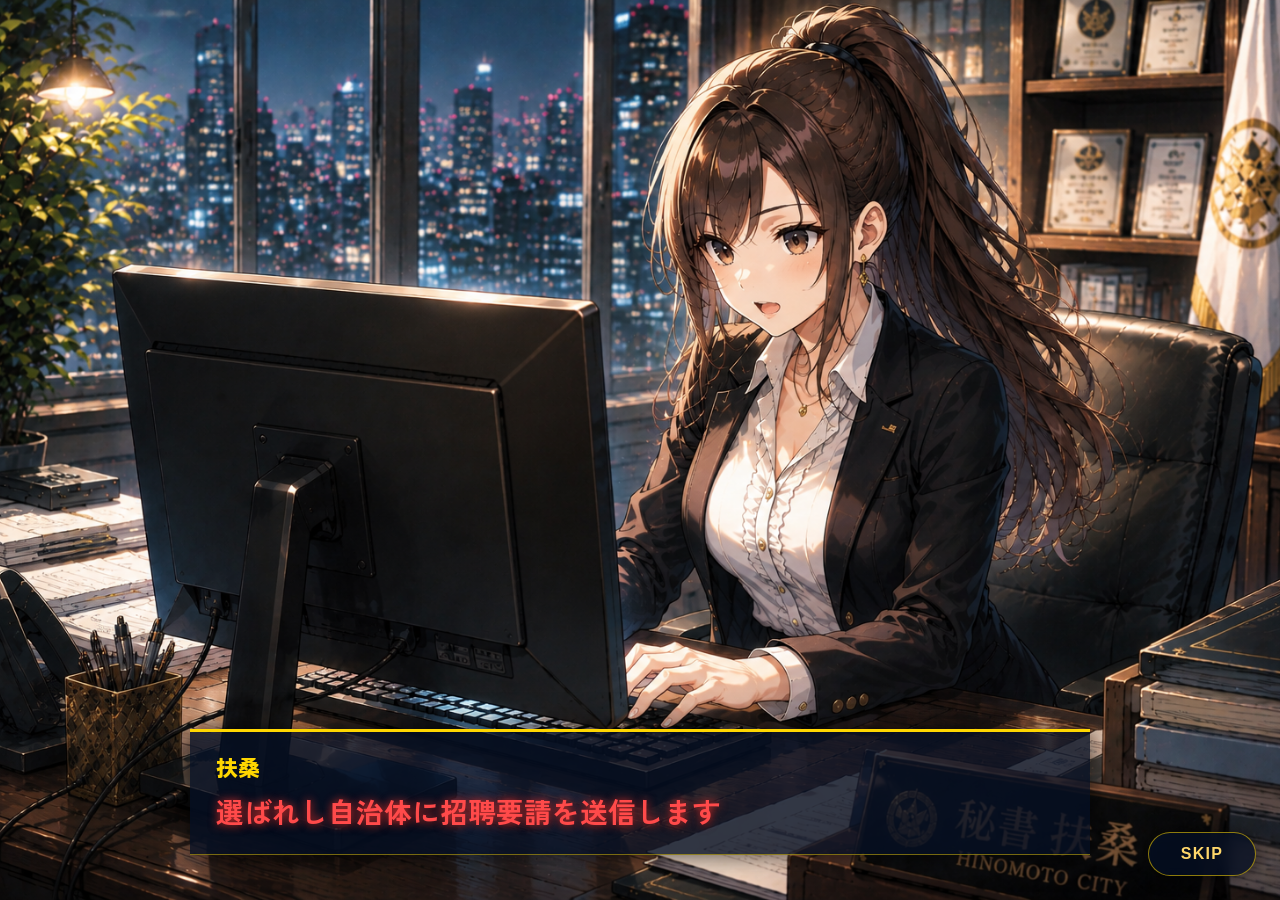
==== commit 79d1521a: "update text, currency, and mobile UI" ====
--- a/gacha_intro.html
+++ b/gacha_intro.html
@@ -17,7 +17,7 @@
 
 <div id="introStage">
 
-    <img id="introImage" src="assets/cg/cg_fusou.png">
+    <img id="introImage" src="assets/cg/cg_fusou.png" alt="扶桑">
 
     <div id="introTelop">
         <div id="telopName">扶桑</div>
--- a/style.css
+++ b/style.css
@@ -168,6 +168,16 @@
     font-weight:700;
 }
 
+.jinji-sort{
+    min-width:150px;
+    padding:9px 12px;
+    border-radius:8px;
+    border:1px solid rgba(255,255,255,.25);
+    color:#fff;
+    background:rgba(8,25,47,.9);
+    font-weight:800;
+}
+
 .jinji-grid,
 .formation-pool-grid{
     display:grid;
@@ -385,7 +395,7 @@
     bottom:84px;
     z-index:30;
     display:grid;
-    grid-template-columns:repeat(5, minmax(0, 1fr));
+    grid-template-columns:1.15fr repeat(4, minmax(0, 1fr));
     gap:12px;
     max-width:1180px;
     margin:0 auto;
@@ -404,6 +414,15 @@
 .formation-slot.active{
     border-color:#ffd76a;
     box-shadow:0 0 18px rgba(255,215,0,.5);
+}
+
+.formation-slot.chair-slot{
+    border-width:3px;
+    box-shadow:0 0 0 2px rgba(255,215,0,.22), 0 0 24px rgba(255,215,0,.22);
+}
+
+.formation-slot.council-slot{
+    border-width:2px;
 }
 
 .formation-role{
@@ -645,6 +664,11 @@
         right:8px;
         bottom:82px;
         gap:6px;
+        grid-template-columns:1fr 1fr;
+    }
+
+    .formation-slot.chair-slot{
+        grid-column:1 / -1;
     }
 
     .formation-slot{
@@ -889,6 +913,13 @@
     overflow:visible;
     display:block;
     text-align:center;
+    cursor:pointer;
+    transition:transform .18s ease, filter .18s ease;
+}
+
+.result-card:hover{
+    transform:translateY(-3px);
+    filter:brightness(1.08);
 }
 
 .result-image-wrap{
@@ -1434,6 +1465,44 @@
     filter:brightness(.78) saturate(1.12) !important;
 }
 
+.reveal-screen::before,
+.reveal-screen::after{
+    content:"";
+    position:absolute;
+    inset:0;
+    z-index:4;
+    pointer-events:none;
+    opacity:0;
+}
+
+.reveal-screen.rarity-ssr::before{
+    opacity:1;
+    background:
+        radial-gradient(circle at 30% 45%, rgba(255,215,0,.42), transparent 18%),
+        radial-gradient(circle at 70% 55%, rgba(255,245,170,.34), transparent 16%),
+        linear-gradient(100deg, transparent 20%, rgba(255,215,0,.28) 44%, transparent 68%);
+    mix-blend-mode:screen;
+    animation:revealLightSsr 3.8s ease-in-out infinite;
+}
+
+.reveal-screen.rarity-lr::before{
+    opacity:1;
+    background:
+        radial-gradient(circle at 25% 42%, rgba(255,30,30,.5), transparent 18%),
+        radial-gradient(circle at 72% 54%, rgba(255,190,60,.36), transparent 15%),
+        linear-gradient(105deg, transparent 16%, rgba(255,30,30,.32) 42%, rgba(255,215,0,.2) 52%, transparent 72%);
+    mix-blend-mode:screen;
+    animation:revealLightLr 2.4s ease-in-out infinite;
+}
+
+.reveal-screen.rarity-lr::after{
+    opacity:1;
+    background:
+        linear-gradient(75deg, transparent 28%, rgba(255,255,255,.4) 48%, transparent 58%);
+    mix-blend-mode:screen;
+    animation:revealLightSweep 1.8s ease-in-out infinite;
+}
+
 .reveal-character{
     height:500px !important;
     width:350px !important;
@@ -1560,6 +1629,194 @@
         opacity:0;
         transform:scale(.98);
         filter:brightness(2.3);
+    }
+}
+
+@keyframes revealLightSsr{
+    0%{
+        transform:translateX(-8%) scale(1);
+        opacity:.55;
+    }
+    50%{
+        transform:translateX(8%) scale(1.04);
+        opacity:.9;
+    }
+    100%{
+        transform:translateX(-8%) scale(1);
+        opacity:.55;
+    }
+}
+
+@keyframes revealLightLr{
+    0%{
+        transform:translateX(-10%) translateY(0) scale(1);
+        opacity:.62;
+    }
+    45%{
+        transform:translateX(10%) translateY(-2%) scale(1.06);
+        opacity:1;
+    }
+    100%{
+        transform:translateX(-10%) translateY(0) scale(1);
+        opacity:.62;
+    }
+}
+
+@keyframes revealLightSweep{
+    0%{
+        transform:translateX(-70%);
+        opacity:0;
+    }
+    35%{
+        opacity:.8;
+    }
+    100%{
+        transform:translateX(70%);
+        opacity:0;
+    }
+}
+
+.formation-attribute{
+    display:inline-flex;
+    align-items:center;
+    gap:10px;
+    width:max-content;
+    margin:0 0 12px;
+    padding:8px 14px 8px 8px;
+    border:1px solid rgba(255,255,255,.28);
+    border-radius:999px;
+    background:rgba(8,25,47,.82);
+    box-shadow:0 0 16px rgba(0,0,0,.35);
+}
+
+.formation-attribute span{
+    display:grid;
+    place-items:center;
+    width:34px;
+    height:34px;
+    border-radius:50%;
+    color:#111;
+    font-size:16px;
+    font-weight:900;
+}
+
+.formation-attribute strong{
+    color:white;
+    font-size:18px;
+}
+
+.formation-attribute.attribute-fire span{
+    background:#ff5a42;
+}
+
+.formation-attribute.attribute-water span{
+    background:#4aa3ff;
+}
+
+.formation-attribute.attribute-wind span{
+    background:#70e08a;
+}
+
+.formation-attribute.attribute-light span{
+    background:#fff0a3;
+}
+
+.formation-attribute.attribute-dark span{
+    background:#b07cff;
+    color:white;
+}
+
+.formation-attribute.attribute-none span{
+    background:#d8d8d8;
+}
+
+/* ガチャ導入演出の自然化とレアリティ色 */
+.walking-corridor{
+    animation:corridorWalkNatural 4s cubic-bezier(.18,.72,.22,1) forwards !important;
+    will-change:transform, filter;
+}
+
+@keyframes corridorWalkNatural{
+    0%{
+        transform:scale(1) translate3d(0,0,0);
+        filter:brightness(.92);
+    }
+    18%{
+        transform:scale(1.32) translate3d(-2px,2px,0);
+        filter:brightness(.95);
+    }
+    36%{
+        transform:scale(1.78) translate3d(2px,-1px,0);
+    }
+    54%{
+        transform:scale(2.32) translate3d(-1px,2px,0);
+    }
+    72%{
+        transform:scale(2.92) translate3d(1px,7px,0);
+        filter:brightness(1);
+    }
+    100%{
+        transform:scale(3.65) translateY(18px);
+        filter:brightness(1.06);
+    }
+}
+
+#doorWhiteout.rarity-ssr{
+    background:#fff;
+    box-shadow:
+        0 0 36px rgba(255,255,255,.95),
+        0 0 90px rgba(255,255,255,.9),
+        0 0 170px rgba(255,255,255,.82);
+}
+
+#doorWhiteout.rarity-lr{
+    background:#fff;
+    box-shadow:
+        0 0 42px rgba(255,255,255,.95),
+        0 0 100px rgba(255,255,255,.9),
+        0 0 190px rgba(255,255,255,.82),
+        0 0 260px rgba(255,255,255,.72);
+}
+
+#doorWhiteout.rarity-sr{
+    background:#b45cff;
+    box-shadow:
+        0 0 30px #e6c8ff,
+        0 0 76px rgba(180,92,255,.92),
+        0 0 140px rgba(120,80,255,.72);
+}
+
+#telopText.telop-red{
+    color:#ff4a4a;
+    text-shadow:
+        0 0 10px rgba(255,60,60,.95),
+        0 2px 8px black;
+}
+
+#telopText.telop-gold{
+    color:#ffd76a;
+    text-shadow:
+        0 0 12px rgba(255,215,0,.92),
+        0 2px 8px black;
+}
+
+#telopText.telop-rainbow{
+    color:#fff;
+    background:linear-gradient(90deg,#ff6b6b,#ffd76a,#67f5ff,#d98cff,#ff6b6b);
+    background-size:200% 100%;
+    -webkit-background-clip:text;
+    background-clip:text;
+    color:transparent;
+    animation:rainbowText 2.2s linear infinite;
+    text-shadow:none;
+}
+
+@keyframes rainbowText{
+    from{
+        background-position:0% 50%;
+    }
+    to{
+        background-position:200% 50%;
     }
 }
 
@@ -1881,3 +2138,267 @@
     width:360px !important;
     z-index:30 !important;
 }
+
+@media (max-width:760px){
+    body{
+        overflow-x:hidden;
+    }
+
+    .cw-home{
+        min-height:100vh;
+        padding:10px 10px 118px !important;
+        overflow:auto !important;
+    }
+
+    .cw-home-header{
+        align-items:flex-start;
+        gap:10px;
+        padding:10px 12px;
+        border-radius:12px;
+    }
+
+    .header-logo{
+        height:44px !important;
+        max-width:128px;
+        object-fit:contain;
+    }
+
+    .cw-header-right{
+        flex:1;
+        min-width:0;
+        text-align:left;
+        font-size:12px;
+    }
+
+    .resource-line,
+    .player-line{
+        justify-content:flex-start;
+        flex-wrap:wrap;
+        gap:6px 10px;
+        margin:2px 0;
+    }
+
+    .resource-line span,
+    .player-line span{
+        line-height:1.25;
+        white-space:nowrap;
+    }
+
+    .player-line span:last-child{
+        white-space:normal;
+    }
+
+    .cw-home-main{
+        display:block !important;
+        min-height:0 !important;
+        margin-top:10px !important;
+    }
+
+    .husou-area{
+        position:relative !important;
+        right:auto !important;
+        bottom:auto !important;
+        margin:8px auto 14px;
+        min-height:340px;
+        justify-content:flex-end;
+    }
+
+    .husou-home{
+        height:330px !important;
+        max-width:100% !important;
+        width:auto !important;
+        max-height:none !important;
+    }
+
+    .husou-message{
+        position:relative !important;
+        left:auto !important;
+        bottom:auto !important;
+        transform:none !important;
+        width:min(100%, 360px) !important;
+        margin:-18px auto 0 !important;
+        padding:12px 14px !important;
+        font-size:15px !important;
+    }
+
+    .notice-panel{
+        padding:14px !important;
+        border-radius:10px !important;
+    }
+
+    .notice-panel h2{
+        font-size:20px;
+        margin-bottom:8px;
+    }
+
+    .notice-panel p{
+        font-size:14px !important;
+        line-height:1.45;
+        margin:8px 0 !important;
+    }
+
+    .menu{
+        position:fixed !important;
+        left:8px;
+        right:8px;
+        bottom:8px;
+        z-index:80;
+        grid-template-columns:repeat(5, minmax(0, 1fr));
+        gap:6px !important;
+        padding:8px;
+        border-radius:14px;
+        background:rgba(0,0,0,.68);
+        backdrop-filter:blur(8px);
+        -webkit-backdrop-filter:blur(8px);
+    }
+
+    .menu button{
+        min-width:0;
+        min-height:74px;
+        padding:8px 3px !important;
+        border-radius:10px !important;
+        font-size:12px !important;
+        line-height:1.15;
+    }
+
+    .menu button span{
+        font-size:20px !important;
+        margin-bottom:5px !important;
+    }
+
+    .menu small{
+        margin-top:4px !important;
+        font-size:9px !important;
+        line-height:1.15;
+    }
+
+    .home{
+        padding:12px 10px 24px !important;
+    }
+
+    .top-bar{
+        gap:10px;
+        align-items:flex-start;
+        margin-bottom:16px;
+    }
+
+    .logo-area h1{
+        font-size:30px !important;
+    }
+
+    .resource{
+        padding:8px 10px !important;
+        font-size:13px;
+        border-radius:8px;
+    }
+
+    .gacha-banner{
+        margin:30px auto 16px !important;
+        aspect-ratio:16 / 10 !important;
+        border-radius:14px !important;
+    }
+
+    .pickup-tag{
+        left:14px !important;
+        top:-18px !important;
+        height:36px !important;
+        padding:0 14px !important;
+        font-size:14px !important;
+    }
+
+    .gacha-pity{
+        width:100%;
+        margin:10px auto;
+        font-size:14px !important;
+        line-height:1.35;
+    }
+
+    .gacha-buttons{
+        flex-direction:column;
+        align-items:center;
+        gap:14px !important;
+    }
+
+    .gacha-single,
+    .gacha-ten{
+        width:min(100%, 290px) !important;
+        height:64px !important;
+        font-size:22px !important;
+        border-radius:12px !important;
+    }
+
+    .gacha-price{
+        font-size:15px !important;
+    }
+
+    .back-area button{
+        width:min(100%, 290px);
+        padding:12px 16px !important;
+        font-size:16px !important;
+        border-radius:10px;
+    }
+
+    .result-grid{
+        grid-template-columns:repeat(2, minmax(0, 150px)) !important;
+        gap:18px 12px !important;
+        margin:24px auto !important;
+    }
+
+    .result-image-wrap{
+        width:132px !important;
+        height:132px !important;
+    }
+
+    .result-name{
+        font-size:16px !important;
+    }
+
+    .jinji-header{
+        display:grid;
+        grid-template-columns:auto 1fr;
+        align-items:center;
+        gap:8px;
+    }
+
+    .jinji-header h1{
+        font-size:24px !important;
+    }
+
+    .jinji-count{
+        grid-column:1 / -1;
+        min-width:0 !important;
+        text-align:left !important;
+        font-size:12px !important;
+    }
+
+    .jinji-section-title{
+        align-items:flex-start;
+        gap:10px;
+        flex-direction:column;
+    }
+
+    .jinji-sort{
+        width:100%;
+        min-width:0 !important;
+    }
+
+    .jinji-grid,
+    .formation-pool-grid{
+        grid-template-columns:repeat(3, minmax(0, 1fr)) !important;
+    }
+
+    .formation-detail{
+        grid-template-columns:1fr !important;
+        padding:12px !important;
+    }
+
+    .formation-detail-art{
+        width:150px !important;
+        height:150px !important;
+        margin:auto;
+    }
+
+    .formation-detail-info h2{
+        font-size:28px !important;
+    }
+}
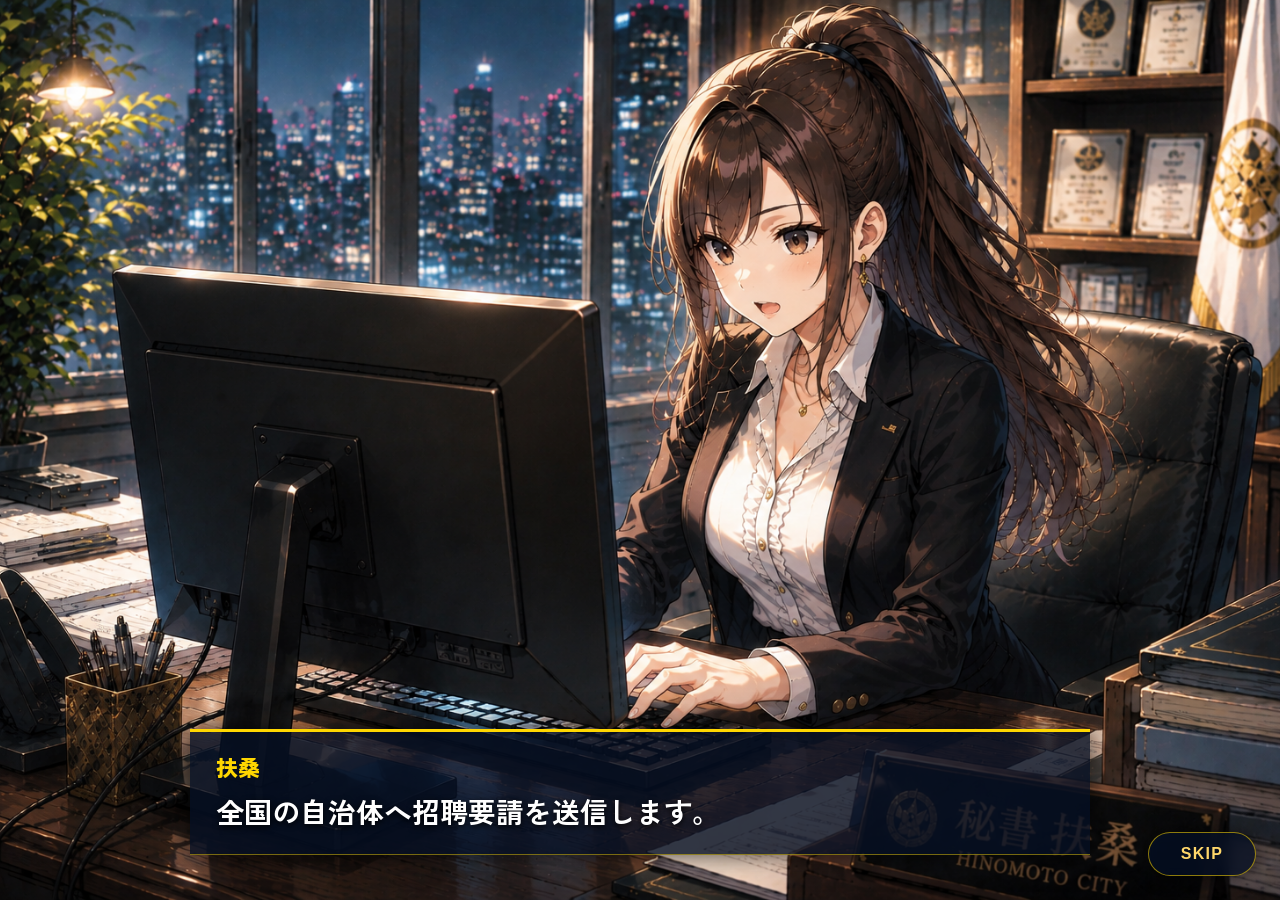
==== commit db8d4e1d: "Update home UI and Fusou dialogue" ====
--- a/gacha_intro.html
+++ b/gacha_intro.html
@@ -30,7 +30,7 @@
 
 </div>
 
-<script src="script.js"></script>
+<script src="script.js?v=audio-buffer-bgm-4"></script>
 
 <script>
 startIntro();
--- a/style.css
+++ b/style.css
@@ -914,6 +914,9 @@
     display:block;
     text-align:center;
     cursor:pointer;
+    touch-action:manipulation;
+    -webkit-tap-highlight-color:transparent;
+    user-select:none;
     transition:transform .18s ease, filter .18s ease;
 }
 
@@ -2111,15 +2114,16 @@
     box-shadow:0 0 22px rgba(0,0,0,.65);
 }.husou-area{
     position:absolute !important;
-    right:10px !important;
-    bottom:10px !important;
+    right:24px !important;
+    bottom:24px !important;
     z-index:8 !important;
 }
 
 .husou-home{
-    height:900px !important;
+    height:min(58vh, 520px) !important;
     width:auto !important;
-    max-width:none !important;
+    max-width:min(46vw, 520px) !important;
+    max-height:520px !important;
 }
 
 .husou-message{
@@ -2132,7 +2136,7 @@
 }.husou-message{
     position:absolute !important;
     left:50% !important;
-    bottom:230px !important;
+    bottom:120px !important;
     transform:translateX(-50%) !important;
 
     width:360px !important;
@@ -2199,15 +2203,15 @@
         right:auto !important;
         bottom:auto !important;
         margin:8px auto 14px;
-        min-height:340px;
+        min-height:280px;
         justify-content:flex-end;
     }
 
     .husou-home{
-        height:330px !important;
+        height:260px !important;
         max-width:100% !important;
         width:auto !important;
-        max-height:none !important;
+        max-height:260px !important;
     }
 
     .husou-message{
@@ -2402,3 +2406,1821 @@
         font-size:28px !important;
     }
 }
+
+/* Final HOME positioning overrides */
+.cw-home{
+    min-height:100dvh;
+    padding:20px 20px 230px !important;
+    overflow:hidden !important;
+}
+
+.cw-home .cw-home-main{
+    display:block !important;
+    min-height:0 !important;
+    margin:0 !important;
+}
+
+.cw-home .notice-panel{
+    position:fixed !important;
+    left:24px !important;
+    bottom:220px !important;
+    width:min(320px, calc(100vw - 48px)) !important;
+    z-index:24 !important;
+}
+
+.cw-home .husou-area{
+    position:fixed !important;
+    right:clamp(36px, 7vw, 96px) !important;
+    bottom:-34px !important;
+    display:block !important;
+    width:clamp(340px, 34vw, 540px) !important;
+    height:clamp(560px, 74vh, 740px) !important;
+    min-height:0 !important;
+    margin:0 !important;
+    z-index:18 !important;
+    pointer-events:none !important;
+}
+
+.cw-home .husou-home{
+    position:absolute !important;
+    right:0 !important;
+    bottom:0 !important;
+    height:100% !important;
+    width:auto !important;
+    max-width:100% !important;
+    max-height:none !important;
+    object-fit:contain !important;
+}
+
+.cw-home .husou-message{
+    position:fixed !important;
+    left:auto !important;
+    right:16px !important;
+    bottom:232px !important;
+    transform:none !important;
+    width:min(520px, calc(100vw - 48px)) !important;
+    margin:0 !important;
+    z-index:65 !important;
+}
+
+.cw-home .menu{
+    position:fixed !important;
+    left:16px !important;
+    right:16px !important;
+    bottom:16px !important;
+    z-index:60 !important;
+}
+
+@media (max-width:760px){
+    .cw-home{
+        padding:10px 10px 118px !important;
+        overflow:hidden !important;
+    }
+
+    .cw-home .notice-panel{
+        left:10px !important;
+        right:10px !important;
+        bottom:392px !important;
+        width:auto !important;
+        max-height:150px !important;
+        overflow:auto !important;
+    }
+
+    .cw-home .husou-area{
+        right:12px !important;
+        bottom:-20px !important;
+        width:230px !important;
+        height:330px !important;
+    }
+
+    .cw-home .husou-message{
+        left:10px !important;
+        right:10px !important;
+        bottom:104px !important;
+        width:auto !important;
+        font-size:15px !important;
+        z-index:65 !important;
+    }
+
+    .cw-home .menu{
+        left:8px !important;
+        right:8px !important;
+        bottom:8px !important;
+    }
+}
+
+.cw-mode-page,
+.battle-page{
+    position:relative;
+    min-height:100vh;
+    padding:18px;
+}
+
+.mode-header,
+.battle-header{
+    display:flex;
+    justify-content:space-between;
+    align-items:center;
+    gap:16px;
+    padding:14px 18px;
+    border:1px solid rgba(255,215,0,.35);
+    border-radius:12px;
+    background:rgba(5,15,35,.86);
+    box-shadow:0 0 24px rgba(0,0,0,.45);
+}
+
+.mode-header h1,
+.battle-header h1{
+    margin:0;
+    color:#f0d58a;
+}
+
+.mode-header p,
+.battle-header p{
+    margin:4px 0 0;
+    color:#dcdcdc;
+    font-weight:700;
+}
+
+.mode-back,
+.battle-status button,
+.cw-modal-actions button,
+.quest-card,
+.mode-select-card{
+    border:1px solid rgba(255,215,0,.55);
+    background:rgba(8,25,47,.9);
+    color:white;
+    cursor:pointer;
+}
+
+.mode-back,
+.battle-status button,
+.cw-modal-actions button{
+    padding:10px 16px;
+    border-radius:8px;
+    font-weight:800;
+}
+
+.mode-select-grid,
+.quest-list{
+    display:grid;
+    grid-template-columns:repeat(2, minmax(220px, 1fr));
+    gap:18px;
+    max-width:980px;
+    margin:28px auto;
+}
+
+.mode-select-card,
+.quest-card{
+    display:flex;
+    flex-direction:column;
+    gap:8px;
+    min-height:170px;
+    padding:22px;
+    border-radius:12px;
+    text-align:left;
+    box-shadow:0 0 24px rgba(0,0,0,.4);
+}
+
+.mode-select-card span,
+.quest-card span{
+    color:#f0d58a;
+    font-size:18px;
+    font-weight:900;
+}
+
+.mode-select-card strong,
+.quest-card strong{
+    font-size:30px;
+}
+
+.mode-select-card small,
+.quest-card small{
+    color:#ddd;
+    font-size:15px;
+}
+
+.mode-select-card.disabled{
+    opacity:.48;
+    cursor:not-allowed;
+}
+
+.quest-stamina{
+    min-width:150px;
+    text-align:right;
+    font-weight:900;
+}
+
+.quest-stamina strong{
+    color:#ffd76a;
+}
+
+.cw-modal{
+    position:fixed;
+    inset:0;
+    z-index:120;
+    display:none;
+    place-items:center;
+    padding:20px;
+    background:rgba(0,0,0,.58);
+}
+
+.cw-modal.show{
+    display:grid;
+}
+
+.cw-modal-panel{
+    width:min(480px, 100%);
+    padding:24px;
+    border:1px solid rgba(255,215,0,.65);
+    border-radius:12px;
+    background:#08192f;
+    color:white;
+    box-shadow:0 0 30px rgba(0,0,0,.6);
+}
+
+.cw-modal-panel h2{
+    margin:0 0 12px;
+    color:#f0d58a;
+}
+
+.cw-modal-actions{
+    display:flex;
+    justify-content:flex-end;
+    gap:10px;
+    margin-top:18px;
+}
+
+.cw-modal-actions .primary{
+    background:#b7902b;
+    color:#111;
+}
+
+.battle-page{
+    background:
+        linear-gradient(rgba(0,0,0,.45), rgba(0,0,0,.68)),
+        url("assets/backgrounds/home_bg.png") center center / cover fixed;
+    padding-bottom:170px;
+}
+
+.battle-status{
+    display:flex;
+    align-items:center;
+    gap:12px;
+    font-weight:900;
+}
+
+.battle-status strong{
+    color:#ffd76a;
+}
+
+.battle-layout{
+    display:grid;
+    grid-template-columns:240px minmax(520px, 1fr) 240px;
+    gap:14px;
+    margin-top:14px;
+}
+
+.battle-side-panel{
+    min-height:420px;
+    padding:14px;
+    border:1px solid rgba(255,215,0,.32);
+    border-radius:10px;
+    background:rgba(5,15,35,.82);
+}
+
+.battle-side-panel h2{
+    margin:0 0 10px;
+    color:#f0d58a;
+    font-size:20px;
+}
+
+.battle-log{
+    max-height:300px;
+    overflow:auto;
+    font-size:13px;
+}
+
+.battle-log p{
+    margin:0 0 8px;
+    line-height:1.35;
+}
+
+.battle-board-wrap{
+    overflow:auto;
+    padding:10px;
+    border:1px solid rgba(255,215,0,.28);
+    border-radius:10px;
+    background:rgba(0,0,0,.32);
+}
+
+.battle-board{
+    position:relative;
+    display:grid;
+    gap:4px;
+    min-width:560px;
+}
+
+.battle-cell{
+    position:relative;
+    aspect-ratio:1;
+    min-height:56px;
+    padding:3px;
+    border:1px solid rgba(255,255,255,.16);
+    border-radius:6px;
+    background:rgba(11,25,45,.78);
+    color:white;
+    cursor:pointer;
+}
+
+.battle-cell.player-zone{
+    background:rgba(25,62,95,.82);
+}
+
+.battle-cell.enemy-zone{
+    background:rgba(84,35,46,.82);
+}
+
+.battle-cell small{
+    position:absolute;
+    left:4px;
+    top:3px;
+    color:rgba(255,255,255,.55);
+    font-size:10px;
+}
+
+.battle-piece{
+    position:absolute;
+    inset:13px 3px 3px;
+    display:flex;
+    flex-direction:column;
+    justify-content:center;
+    gap:2px;
+    border-radius:6px;
+    font-size:10px;
+    line-height:1.1;
+    border:1px solid rgba(255,255,255,.35);
+    background:rgba(14,47,79,.95);
+}
+
+.battle-piece.enemy{
+    background:rgba(93,29,38,.95);
+}
+
+.battle-piece.selected{
+    outline:3px solid #ffd700;
+}
+
+.battle-piece.moving{
+    animation:battleMovePulse .38s ease;
+}
+
+.battle-piece strong{
+    font-size:12px;
+}
+
+.battle-damage{
+    position:absolute;
+    z-index:20;
+    transform:translate(-50%, -50%);
+    color:#ffeb6d;
+    font-size:28px;
+    font-weight:900;
+    pointer-events:none;
+    text-shadow:0 2px 8px #000, 0 0 14px rgba(255,70,30,.9);
+    animation:battleDamageFloat .9s ease-out forwards;
+}
+
+.battle-damage.supply{
+    color:#79d7ff;
+    text-shadow:0 2px 8px #000, 0 0 14px rgba(60,180,255,.9);
+}
+
+.battle-hand{
+    position:fixed;
+    left:12px;
+    right:12px;
+    bottom:10px;
+    z-index:80;
+    display:flex;
+    gap:8px;
+    overflow-x:auto;
+    padding:10px;
+    border:1px solid rgba(255,215,0,.32);
+    border-radius:12px;
+    background:rgba(0,0,0,.72);
+}
+
+.battle-card{
+    flex:0 0 150px;
+    min-height:120px;
+    padding:10px;
+    border:1px solid rgba(255,215,0,.45);
+    border-radius:8px;
+    background:rgba(8,25,47,.94);
+    color:white;
+    text-align:left;
+    cursor:pointer;
+}
+
+.battle-card.item{
+    border-color:#58c6ff;
+}
+
+.battle-card.equip{
+    border-color:#cda3ff;
+}
+
+.battle-card.selected{
+    outline:3px solid #ffd700;
+}
+
+.battle-card span,
+.battle-card small,
+.selected-card-box small{
+    display:block;
+    color:#ddd;
+    font-size:12px;
+    line-height:1.3;
+}
+
+.battle-card strong,
+.selected-card-box strong{
+    display:block;
+    margin:5px 0;
+    color:white;
+    font-size:18px;
+}
+
+.selected-card-box{
+    min-height:120px;
+    padding:10px;
+    border:1px solid rgba(255,255,255,.22);
+    border-radius:8px;
+    background:rgba(0,0,0,.22);
+}
+
+.modal-close{
+    float:right;
+    border:0;
+    background:transparent;
+    color:white;
+    font-size:24px;
+    cursor:pointer;
+}
+
+.battle-detail-card{
+    padding:14px;
+    border:1px solid rgba(255,215,0,.42);
+    border-radius:8px;
+    background:rgba(0,0,0,.22);
+}
+
+.battle-cutin{
+    position:fixed;
+    inset:0;
+    z-index:160;
+    display:none;
+    place-items:center;
+    background:rgba(0,0,0,.62);
+}
+
+.battle-cutin.show{
+    display:grid;
+}
+
+.battle-cutin strong{
+    padding:22px 60px;
+    border-top:4px solid gold;
+    border-bottom:4px solid gold;
+    color:#fff;
+    font-size:72px;
+    text-shadow:0 0 18px rgba(255,215,0,.9);
+    animation:cutinFlash .9s ease forwards;
+}
+
+.turn-cutin{
+    position:fixed;
+    left:50%;
+    top:50%;
+    z-index:145;
+    display:grid;
+    gap:8px;
+    min-width:min(520px, calc(100vw - 32px));
+    padding:18px 34px;
+    transform:translate(-50%, -50%) scale(.92);
+    border-top:3px solid #ffd700;
+    border-bottom:3px solid #ffd700;
+    background:linear-gradient(90deg, transparent, rgba(8,25,47,.96) 16%, rgba(8,25,47,.96) 84%, transparent);
+    color:white;
+    text-align:center;
+    opacity:0;
+    pointer-events:none;
+}
+
+.turn-cutin.enemy{
+    border-color:#ff6464;
+    background:linear-gradient(90deg, transparent, rgba(61,18,28,.96) 16%, rgba(61,18,28,.96) 84%, transparent);
+}
+
+.turn-cutin.show{
+    animation:turnCutinIn .85s ease forwards;
+}
+
+.turn-cutin span{
+    color:#ffd76a;
+    font-size:18px;
+    font-weight:900;
+}
+
+.turn-cutin.enemy span{
+    color:#ff9a9a;
+}
+
+.turn-cutin strong{
+    font-size:42px;
+    text-shadow:0 0 14px rgba(255,255,255,.32);
+}
+
+.battle-action-menu{
+    position:fixed;
+    left:50%;
+    bottom:178px;
+    z-index:130;
+    display:none;
+    transform:translateX(-50%);
+    gap:10px;
+    padding:10px;
+    border:1px solid rgba(255,215,0,.56);
+    border-radius:12px;
+    background:rgba(5,15,35,.94);
+    box-shadow:0 0 24px rgba(0,0,0,.55);
+}
+
+.battle-action-menu.show{
+    display:flex;
+}
+
+.battle-action-menu button{
+    min-width:90px;
+    padding:12px 16px;
+    border:1px solid rgba(255,215,0,.5);
+    border-radius:8px;
+    background:rgba(8,25,47,.95);
+    color:white;
+    font-weight:900;
+    cursor:pointer;
+}
+
+@keyframes battleMovePulse{
+    0%{
+        transform:translateY(8px) scale(.96);
+        opacity:.65;
+    }
+    100%{
+        transform:translateY(0) scale(1);
+        opacity:1;
+    }
+}
+
+@keyframes battleDamageFloat{
+    0%{
+        transform:translate(-50%, -15%) scale(.7);
+        opacity:0;
+    }
+    20%{
+        opacity:1;
+    }
+    100%{
+        transform:translate(-50%, -105%) scale(1.1);
+        opacity:0;
+    }
+}
+
+@keyframes turnCutinIn{
+    0%{
+        opacity:0;
+        transform:translate(-50%, -50%) scale(.88);
+        filter:blur(6px);
+    }
+    18%{
+        opacity:1;
+        transform:translate(-50%, -50%) scale(1);
+        filter:blur(0);
+    }
+    74%{
+        opacity:1;
+        transform:translate(-50%, -50%) scale(1);
+    }
+    100%{
+        opacity:0;
+        transform:translate(-50%, -54%) scale(1.04);
+    }
+}
+
+@media (max-width:900px){
+    .mode-select-grid,
+    .quest-list{
+        grid-template-columns:1fr;
+    }
+
+    .battle-header,
+    .mode-header{
+        align-items:flex-start;
+        flex-direction:column;
+    }
+
+    .battle-layout{
+        grid-template-columns:1fr;
+    }
+
+    .battle-side-panel{
+        min-height:0;
+    }
+
+    .battle-page{
+        padding:10px 10px 168px;
+    }
+
+    .battle-card{
+        flex-basis:138px;
+    }
+
+    .battle-cutin strong{
+        font-size:44px;
+    }
+
+    .turn-cutin strong{
+        font-size:28px;
+    }
+
+    .battle-action-menu{
+        bottom:166px;
+        width:calc(100% - 24px);
+        justify-content:center;
+    }
+}
+
+.wave-battle-page{
+    padding-bottom:18px;
+}
+
+.wave-battle-layout{
+    display:grid;
+    grid-template-columns:240px minmax(360px, 1fr) 280px;
+    gap:14px;
+    margin-top:14px;
+}
+
+.wave-timeline-panel,
+.wave-command-panel{
+    padding:14px;
+    border:1px solid rgba(255,215,0,.32);
+    border-radius:10px;
+    background:rgba(5,15,35,.82);
+}
+
+.wave-timeline-panel h2,
+.wave-command-panel h2{
+    margin:0 0 10px;
+    color:#f0d58a;
+    font-size:20px;
+}
+
+.wave-field{
+    min-height:620px;
+    display:grid;
+    grid-template-rows:1fr auto 1fr;
+    gap:14px;
+    padding:14px;
+    border:1px solid rgba(255,215,0,.28);
+    border-radius:10px;
+    background:rgba(0,0,0,.32);
+}
+
+.wave-enemies,
+.wave-allies{
+    display:grid;
+    grid-template-columns:repeat(5, minmax(108px, 1fr));
+    gap:10px;
+    align-items:center;
+}
+
+.wave-enemies{
+    justify-items:stretch;
+}
+
+.wave-enemies.wave-count-1 .wave-unit-card{
+    grid-column:3;
+}
+
+.wave-enemies.wave-count-2 .wave-unit-card:nth-child(1){
+    grid-column:2;
+}
+
+.wave-enemies.wave-count-2 .wave-unit-card:nth-child(2){
+    grid-column:4;
+}
+
+.wave-enemies.wave-count-3 .wave-unit-card:nth-child(1){
+    grid-column:2;
+}
+
+.wave-enemies.wave-count-3 .wave-unit-card:nth-child(2){
+    grid-column:3;
+}
+
+.wave-enemies.wave-count-3 .wave-unit-card:nth-child(3){
+    grid-column:4;
+}
+
+.wave-enemies.wave-count-4 .wave-unit-card:nth-child(1){
+    grid-column:1;
+}
+
+.wave-enemies.wave-count-4 .wave-unit-card:nth-child(2){
+    grid-column:2;
+}
+
+.wave-enemies.wave-count-4 .wave-unit-card:nth-child(3){
+    grid-column:4;
+}
+
+.wave-enemies.wave-count-4 .wave-unit-card:nth-child(4){
+    grid-column:5;
+}
+
+.wave-center{
+    display:grid;
+    grid-template-columns:120px 1fr;
+    gap:14px;
+    align-items:center;
+}
+
+.progress-orb{
+    display:grid;
+    place-items:center;
+    width:110px;
+    height:110px;
+    border:2px solid rgba(255,215,0,.72);
+    border-radius:50%;
+    background:radial-gradient(circle, rgba(255,215,0,.2), rgba(8,25,47,.9));
+    color:#ffd76a;
+    font-size:34px;
+    font-weight:900;
+    box-shadow:0 0 24px rgba(255,215,0,.28);
+}
+
+.wave-unit-card{
+    min-height:150px;
+    padding:10px;
+    border:1px solid rgba(255,215,0,.45);
+    border-radius:8px;
+    background:rgba(8,25,47,.94);
+    color:white;
+    text-align:left;
+    cursor:pointer;
+    transition:transform .18s ease, filter .18s ease;
+}
+
+.wave-unit-card.enemy{
+    border-color:rgba(255,90,90,.55);
+    background:rgba(61,18,28,.94);
+    min-height:96px;
+    display:flex;
+    flex-direction:column;
+    justify-content:flex-end;
+}
+
+.wave-unit-card.active{
+    outline:3px solid #ffd700;
+    transform:translateY(-4px);
+}
+
+.wave-unit-card.selected{
+    box-shadow:0 0 0 3px rgba(88,198,255,.8);
+}
+
+.wave-unit-card.defeated{
+    opacity:.35;
+    filter:grayscale(1);
+}
+
+.wave-unit-card.hit{
+    animation:waveHit .42s ease;
+}
+
+.wave-unit-card.heal{
+    animation:waveHeal .42s ease;
+}
+
+.wave-unit-card span,
+.wave-unit-card small{
+    display:block;
+    color:#ddd;
+    font-size:12px;
+    line-height:1.35;
+}
+
+.wave-unit-card strong{
+    display:block;
+    margin:6px 0;
+    color:white;
+    font-size:20px;
+}
+
+.wave-hp{
+    height:8px;
+    overflow:hidden;
+    border-radius:999px;
+    background:rgba(255,255,255,.18);
+}
+
+.wave-hp i{
+    display:block;
+    height:100%;
+    border-radius:999px;
+    background:linear-gradient(90deg, #6ee07c, #ffd76a);
+}
+
+.wave-hp.enemy-only{
+    margin-top:10px;
+}
+
+.rt-timeline{
+    display:grid;
+    gap:8px;
+}
+
+.rt-timeline-item{
+    display:flex;
+    justify-content:space-between;
+    gap:10px;
+    padding:9px 10px;
+    border:1px solid rgba(255,255,255,.18);
+    border-radius:8px;
+    background:rgba(8,25,47,.8);
+}
+
+.rt-timeline-item.enemy{
+    background:rgba(61,18,28,.8);
+}
+
+.rt-timeline-item span{
+    color:#ffd76a;
+    font-weight:900;
+}
+
+.rt-actions{
+    display:grid;
+    grid-template-columns:1fr 1fr;
+    gap:10px;
+    margin:12px 0;
+}
+
+.rt-actions button{
+    min-height:48px;
+    border:1px solid rgba(255,215,0,.5);
+    border-radius:8px;
+    background:rgba(8,25,47,.95);
+    color:white;
+    font-size:16px;
+    font-weight:900;
+    cursor:pointer;
+}
+
+@keyframes waveHit{
+    0%, 100%{
+        transform:translateX(0);
+    }
+    30%{
+        transform:translateX(-8px);
+        filter:brightness(1.5);
+    }
+    60%{
+        transform:translateX(8px);
+    }
+}
+
+@keyframes waveHeal{
+    0%{
+        filter:brightness(1);
+    }
+    50%{
+        filter:brightness(1.5) drop-shadow(0 0 12px rgba(100,255,150,.8));
+    }
+    100%{
+        filter:brightness(1);
+    }
+}
+
+@media (max-width:980px){
+    .wave-battle-layout{
+        grid-template-columns:1fr;
+    }
+
+    .wave-field{
+        min-height:auto;
+    }
+
+    .wave-enemies,
+    .wave-allies{
+        grid-template-columns:repeat(2, minmax(0, 1fr));
+    }
+
+    .wave-enemies .wave-unit-card{
+        grid-column:auto !important;
+    }
+
+    .wave-center{
+        grid-template-columns:1fr;
+    }
+
+    .progress-orb{
+        width:86px;
+        height:86px;
+        font-size:28px;
+        margin:auto;
+    }
+}
+
+.shop-wallet{
+    min-width:180px;
+    text-align:right;
+    font-weight:900;
+}
+
+.shop-wallet strong{
+    color:#ffd76a;
+}
+
+.shop-layout{
+    display:grid;
+    grid-template-columns:minmax(0, 1fr) 280px;
+    gap:18px;
+    max-width:1180px;
+    margin:24px auto;
+}
+
+.shop-list{
+    display:grid;
+    grid-template-columns:repeat(2, minmax(260px, 1fr));
+    gap:14px;
+}
+
+.shop-card{
+    display:grid;
+    grid-template-columns:1fr auto;
+    gap:16px;
+    padding:18px;
+    border:1px solid rgba(255,215,0,.35);
+    border-radius:10px;
+    background:rgba(5,15,35,.84);
+    box-shadow:0 0 22px rgba(0,0,0,.35);
+}
+
+.shop-card-main span{
+    color:#f0d58a;
+    font-size:13px;
+    font-weight:900;
+}
+
+.shop-card-main h2{
+    margin:6px 0;
+    color:white;
+    font-size:24px;
+}
+
+.shop-card-main p{
+    margin:0 0 10px;
+    color:#ddd;
+    line-height:1.45;
+}
+
+.shop-card-main small{
+    color:#bfc7d5;
+    font-weight:800;
+}
+
+.shop-card-buy{
+    display:grid;
+    align-content:center;
+    justify-items:end;
+    gap:12px;
+    min-width:112px;
+}
+
+.shop-card-buy strong{
+    color:#ffd76a;
+    font-size:18px;
+}
+
+.shop-card-buy button{
+    min-width:94px;
+    padding:10px 14px;
+    border:1px solid rgba(255,215,0,.55);
+    border-radius:8px;
+    background:#b7902b;
+    color:#111;
+    font-weight:900;
+    cursor:pointer;
+}
+
+.shop-inventory{
+    padding:18px;
+    border:1px solid rgba(255,215,0,.35);
+    border-radius:10px;
+    background:rgba(5,15,35,.84);
+    box-shadow:0 0 22px rgba(0,0,0,.35);
+}
+
+.shop-inventory h2{
+    margin:0 0 12px;
+    color:#f0d58a;
+}
+
+.shop-inventory p{
+    display:flex;
+    justify-content:space-between;
+    gap:12px;
+    margin:0;
+    padding:10px 0;
+    border-bottom:1px solid rgba(255,255,255,.12);
+}
+
+.shop-inventory span{
+    color:#ffd76a;
+    font-weight:900;
+}
+
+@media (max-width:900px){
+    .shop-layout{
+        grid-template-columns:1fr;
+    }
+
+    .shop-list{
+        grid-template-columns:1fr;
+    }
+
+    .shop-card{
+        grid-template-columns:1fr;
+    }
+
+    .shop-card-buy{
+        justify-items:start;
+    }
+}
+
+.rhythm-page{
+    min-height:100vh;
+}
+
+.rhythm-layout{
+    position:relative;
+    z-index:2;
+    display:grid;
+    grid-template-columns:minmax(0, 1fr) 320px;
+    gap:18px;
+    padding:18px;
+}
+
+.rhythm-stage,
+.rhythm-side{
+    background:rgba(5, 18, 34, .86);
+    border:1px solid rgba(255, 213, 0, .58);
+    border-radius:8px;
+    box-shadow:0 12px 28px rgba(0, 0, 0, .36);
+}
+
+.rhythm-stage{
+    padding:14px;
+}
+
+.rhythm-topline{
+    display:grid;
+    grid-template-columns:repeat(3, minmax(0, 1fr));
+    gap:10px;
+    margin-bottom:12px;
+}
+
+.rhythm-topline div{
+    min-width:0;
+    padding:10px 12px;
+    background:rgba(0, 0, 0, .25);
+    border:1px solid rgba(255, 255, 255, .12);
+    border-radius:6px;
+}
+
+.rhythm-topline span{
+    display:block;
+    color:#b7c7d8;
+    font-size:.78rem;
+}
+
+.rhythm-topline strong{
+    display:block;
+    color:#fff;
+    font-size:1.4rem;
+    line-height:1.2;
+}
+
+.rhythm-board{
+    position:relative;
+    display:grid;
+    grid-template-columns:repeat(4, minmax(0, 1fr));
+    overflow:hidden;
+    height:min(62vh, 560px);
+    min-height:390px;
+    background:linear-gradient(180deg, rgba(9, 28, 50, .95), rgba(1, 7, 15, .96));
+    border:1px solid rgba(255, 255, 255, .14);
+    border-radius:8px;
+}
+
+.rhythm-lane{
+    position:relative;
+    border-right:1px solid rgba(255, 255, 255, .12);
+}
+
+.rhythm-lane:last-of-type{
+    border-right:0;
+}
+
+.rhythm-lane span{
+    position:absolute;
+    left:50%;
+    bottom:18px;
+    z-index:3;
+    display:grid;
+    place-items:center;
+    width:46px;
+    height:46px;
+    transform:translateX(-50%);
+    border-radius:50%;
+    background:rgba(255, 213, 0, .16);
+    border:1px solid rgba(255, 213, 0, .82);
+    color:#fff;
+    font-weight:900;
+}
+
+.rhythm-lane.hit span{
+    animation:rhythmLaneHit .24s ease;
+}
+
+.rhythm-hit-line{
+    position:absolute;
+    left:0;
+    right:0;
+    top:86%;
+    height:4px;
+    z-index:2;
+    background:#ffd500;
+    box-shadow:0 0 18px rgba(255, 213, 0, .78);
+}
+
+.rhythm-note{
+    position:absolute;
+    z-index:4;
+    width:calc(25% - 12px);
+    height:24px;
+    border-radius:999px;
+    background:linear-gradient(180deg, #fff6a8, #ffc400);
+    border:1px solid rgba(255, 255, 255, .7);
+    box-shadow:0 0 18px rgba(255, 213, 0, .5);
+}
+
+.rhythm-note.lane-1{
+    background:linear-gradient(180deg, #b8e8ff, #3ca9ff);
+}
+
+.rhythm-note.lane-2{
+    background:linear-gradient(180deg, #ffd0e9, #ff5aa5);
+}
+
+.rhythm-note.lane-3{
+    background:linear-gradient(180deg, #bfffd8, #35d36c);
+}
+
+.rhythm-controls{
+    display:flex;
+    gap:10px;
+    margin-top:12px;
+}
+
+.rhythm-controls button,
+.rhythm-pad button{
+    min-height:48px;
+    border:1px solid rgba(255, 213, 0, .8);
+    border-radius:6px;
+    background:linear-gradient(180deg, #143057, #07182e);
+    color:#fff;
+    font-weight:900;
+}
+
+.rhythm-controls button{
+    flex:1;
+}
+
+.rhythm-side{
+    padding:16px;
+}
+
+.rhythm-side h2{
+    margin:0 0 12px;
+    color:#ffe47a;
+}
+
+.rhythm-side p{
+    margin:0 0 12px;
+    color:#dce6f0;
+    line-height:1.75;
+}
+
+.rhythm-pad{
+    display:grid;
+    grid-template-columns:repeat(2, minmax(0, 1fr));
+    gap:10px;
+    margin-top:18px;
+}
+
+.rhythm-pad button{
+    min-height:70px;
+    font-size:1.4rem;
+}
+
+@keyframes rhythmLaneHit{
+    0%{ transform:translateX(-50%) scale(1); }
+    45%{ transform:translateX(-50%) scale(1.18); background:rgba(255, 255, 255, .3); }
+    100%{ transform:translateX(-50%) scale(1); }
+}
+
+@media (max-width: 860px){
+    .rhythm-layout{
+        grid-template-columns:1fr;
+        padding:10px;
+        gap:10px;
+    }
+
+    .rhythm-board{
+        height:56vh;
+        min-height:330px;
+    }
+
+    .rhythm-topline{
+        gap:6px;
+    }
+
+    .rhythm-topline div{
+        padding:8px;
+    }
+
+    .rhythm-topline strong{
+        font-size:1.05rem;
+    }
+
+    .rhythm-side{
+        padding:12px;
+    }
+
+    .rhythm-side p{
+        display:none;
+    }
+
+    .rhythm-pad{
+        grid-template-columns:repeat(4, minmax(0, 1fr));
+        margin-top:0;
+    }
+
+    .rhythm-pad button{
+        min-height:58px;
+    }
+}
+
+.audio-panel{
+    position:fixed;
+    right:18px;
+    top:112px;
+    z-index:1000;
+    display:none;
+    width:min(320px, calc(100vw - 28px));
+    padding:16px;
+    border:1px solid rgba(255, 213, 0, .7);
+    border-radius:8px;
+    background:rgba(4, 14, 28, .95);
+    box-shadow:0 16px 38px rgba(0, 0, 0, .5);
+    color:#fff;
+}
+
+.audio-panel.show{
+    display:block;
+}
+
+.audio-panel-head{
+    display:flex;
+    align-items:center;
+    justify-content:space-between;
+    gap:12px;
+    margin-bottom:14px;
+}
+
+.audio-panel-head strong{
+    color:#ffe47a;
+    font-size:1.05rem;
+}
+
+.audio-panel-head button,
+.audio-mute{
+    border:1px solid rgba(255, 213, 0, .75);
+    border-radius:6px;
+    background:#10284a;
+    color:#fff;
+    font-weight:900;
+}
+
+.audio-panel-head button{
+    width:36px;
+    height:34px;
+}
+
+.audio-panel label{
+    display:grid;
+    grid-template-columns:72px minmax(0, 1fr);
+    align-items:center;
+    gap:12px;
+    margin:12px 0;
+    color:#dce6f0;
+    font-weight:900;
+}
+
+.audio-panel input[type="range"]{
+    width:100%;
+    accent-color:#ffd500;
+}
+
+.audio-mute{
+    width:100%;
+    min-height:42px;
+    margin-top:8px;
+}
+
+.audio-status{
+    min-height:1.4em;
+    margin:10px 0 0;
+    color:#ffe47a;
+    font-weight:900;
+    text-align:center;
+}
+
+@media (max-width: 720px){
+    .audio-panel{
+        left:14px;
+        right:14px;
+        top:94px;
+        width:auto;
+    }
+}
+
+/* HOME redesign: command-room layout */
+.cw-home{
+    min-height:100dvh !important;
+    padding:18px 22px 22px 166px !important;
+    overflow:hidden !important;
+    color:#f7fbff;
+    isolation:isolate;
+}
+
+.cw-home::before{
+    content:"";
+    position:fixed;
+    inset:0;
+    z-index:-1;
+    background:
+        linear-gradient(90deg, rgba(2, 6, 12, .94) 0%, rgba(6, 10, 16, .62) 32%, rgba(6, 8, 12, .2) 62%, rgba(4, 5, 8, .72) 100%),
+        radial-gradient(ellipse at 52% 110%, rgba(255, 214, 74, .22), transparent 42%);
+    pointer-events:none;
+}
+
+.cw-home::after{
+    content:"";
+    position:fixed;
+    inset:0;
+    z-index:1;
+    pointer-events:none;
+    background:
+        linear-gradient(rgba(255,255,255,.035) 1px, transparent 1px),
+        linear-gradient(90deg, rgba(255,255,255,.028) 1px, transparent 1px);
+    background-size:48px 48px;
+    mask-image:linear-gradient(90deg, #000 0%, transparent 76%);
+}
+
+.cw-home .home-bg-layer{
+    position:fixed !important;
+    inset:0 !important;
+    z-index:-2 !important;
+    background:
+        url("assets/backgrounds/home_bg.png") center center / cover no-repeat !important;
+    transform:scale(1.03);
+    filter:saturate(.9) contrast(1.08);
+}
+
+.cw-home-header{
+    position:fixed !important;
+    top:18px !important;
+    left:170px !important;
+    right:22px !important;
+    z-index:50 !important;
+    display:grid !important;
+    grid-template-columns:220px minmax(0, 1fr) !important;
+    align-items:center !important;
+    min-height:86px !important;
+    padding:12px 18px !important;
+    border:1px solid rgba(255, 214, 74, .62) !important;
+    border-radius:0 !important;
+    background:linear-gradient(180deg, rgba(8, 13, 22, .92), rgba(7, 10, 17, .82)) !important;
+    box-shadow:0 18px 40px rgba(0,0,0,.42), inset 0 -1px 0 rgba(255,255,255,.08) !important;
+}
+
+.cw-home-header::before{
+    content:"";
+    position:absolute;
+    left:0;
+    top:0;
+    bottom:0;
+    width:5px;
+    background:#ffd64a;
+}
+
+.header-logo{
+    height:58px !important;
+    max-width:200px !important;
+    object-fit:contain !important;
+}
+
+.cw-header-right{
+    display:grid !important;
+    gap:7px !important;
+    text-align:right !important;
+    min-width:0 !important;
+    font-weight:900 !important;
+    letter-spacing:0 !important;
+}
+
+.resource-line,
+.player-line{
+    display:flex !important;
+    justify-content:flex-end !important;
+    flex-wrap:wrap !important;
+    gap:10px 22px !important;
+    margin:0 !important;
+    font-size:15px !important;
+    line-height:1.25 !important;
+}
+
+.resource-line span,
+.player-line span{
+    white-space:nowrap;
+    color:#f8fbff;
+    text-shadow:0 2px 8px rgba(0,0,0,.55);
+}
+
+.cw-header-right strong{
+    color:#ffd64a !important;
+}
+
+.cw-home .menu{
+    position:fixed !important;
+    left:18px !important;
+    top:18px !important;
+    bottom:22px !important;
+    right:auto !important;
+    z-index:70 !important;
+    display:grid !important;
+    grid-template-columns:1fr !important;
+    grid-auto-rows:1fr !important;
+    gap:10px !important;
+    width:128px !important;
+    padding:10px !important;
+    border:1px solid rgba(255, 214, 74, .54) !important;
+    border-radius:0 !important;
+    background:rgba(5, 8, 13, .9) !important;
+    box-shadow:18px 0 42px rgba(0,0,0,.38), inset 0 0 0 1px rgba(255,255,255,.04) !important;
+    backdrop-filter:blur(12px);
+    -webkit-backdrop-filter:blur(12px);
+}
+
+.cw-home .menu button{
+    position:relative;
+    display:grid !important;
+    grid-template-rows:auto auto auto !important;
+    align-content:center !important;
+    justify-items:center !important;
+    min-width:0 !important;
+    min-height:0 !important;
+    width:100% !important;
+    height:100% !important;
+    padding:10px 8px !important;
+    border:1px solid rgba(255, 214, 74, .24) !important;
+    border-radius:0 !important;
+    background:linear-gradient(180deg, rgba(20, 30, 42, .92), rgba(7, 11, 18, .94)) !important;
+    color:#f7fbff !important;
+    font-size:15px !important;
+    font-weight:900 !important;
+    letter-spacing:0 !important;
+    overflow:hidden !important;
+}
+
+.cw-home .menu button::before{
+    content:"";
+    position:absolute;
+    inset:0;
+    border-left:4px solid transparent;
+    background:linear-gradient(90deg, rgba(255,214,74,.18), transparent 48%);
+    opacity:0;
+    transition:opacity .2s ease, border-color .2s ease;
+}
+
+.cw-home .menu button:hover::before,
+.cw-home .menu button.active::before{
+    opacity:1;
+    border-left-color:#ffd64a;
+}
+
+.cw-home .menu button span{
+    position:relative;
+    z-index:1;
+    display:grid !important;
+    place-items:center !important;
+    width:48px !important;
+    height:48px !important;
+    margin:0 0 8px !important;
+    border:1px solid rgba(255,214,74,.5);
+    color:#ffd64a !important;
+    font-size:28px !important;
+    line-height:1 !important;
+    background:rgba(0,0,0,.25);
+}
+
+.cw-home .menu small{
+    position:relative;
+    z-index:1;
+    margin-top:5px !important;
+    color:#bdc7d3 !important;
+    font-size:11px !important;
+    line-height:1.25 !important;
+    font-weight:700 !important;
+}
+
+.cw-home .cw-home-main{
+    display:block !important;
+    min-height:100dvh !important;
+    margin:0 !important;
+}
+
+.cw-home .notice-panel{
+    position:fixed !important;
+    left:170px !important;
+    top:126px !important;
+    bottom:auto !important;
+    width:min(420px, calc(100vw - 720px)) !important;
+    min-width:330px !important;
+    z-index:35 !important;
+    padding:18px 20px !important;
+    border:1px solid rgba(255, 214, 74, .48) !important;
+    border-radius:0 !important;
+    background:rgba(6, 10, 16, .82) !important;
+    box-shadow:0 18px 34px rgba(0,0,0,.38), inset 0 1px 0 rgba(255,255,255,.06) !important;
+    backdrop-filter:blur(10px);
+    -webkit-backdrop-filter:blur(10px);
+}
+
+.cw-home .notice-panel h2{
+    display:flex;
+    align-items:center;
+    gap:10px;
+    margin:0 0 14px !important;
+    color:#ffd64a !important;
+    font-size:22px !important;
+    line-height:1.2 !important;
+}
+
+.cw-home .notice-panel h2::before{
+    content:"";
+    width:8px;
+    height:28px;
+    background:#ffd64a;
+}
+
+.cw-home .notice-panel p{
+    margin:10px 0 !important;
+    color:#edf3fb !important;
+    font-size:16px !important;
+    line-height:1.55 !important;
+    font-weight:800 !important;
+}
+
+.cw-home .husou-area{
+    position:fixed !important;
+    right:clamp(24px, 7vw, 92px) !important;
+    bottom:-54px !important;
+    z-index:28 !important;
+    width:clamp(370px, 38vw, 620px) !important;
+    height:min(78vh, 760px) !important;
+    display:block !important;
+    pointer-events:none !important;
+}
+
+.cw-home .husou-area::before{
+    content:"";
+    position:absolute;
+    left:18%;
+    right:8%;
+    bottom:34px;
+    height:22px;
+    background:rgba(0,0,0,.55);
+    filter:blur(12px);
+}
+
+.cw-home .husou-home{
+    position:absolute !important;
+    right:0 !important;
+    bottom:0 !important;
+    height:100% !important;
+    width:auto !important;
+    max-width:100% !important;
+    max-height:none !important;
+    object-fit:contain !important;
+    filter:drop-shadow(0 22px 34px rgba(0,0,0,.72)) drop-shadow(0 0 22px rgba(255,214,74,.14)) !important;
+}
+
+.cw-home .husou-message{
+    position:fixed !important;
+    left:auto !important;
+    right:clamp(74px, 12vw, 170px) !important;
+    top:clamp(118px, 15vh, 168px) !important;
+    bottom:auto !important;
+    transform:none !important;
+    width:min(420px, calc(100vw - 610px)) !important;
+    min-width:280px !important;
+    min-height:66px !important;
+    display:grid !important;
+    place-items:center !important;
+    margin:0 !important;
+    padding:16px 24px !important;
+    z-index:62 !important;
+    border:2px solid rgba(255, 214, 74, .92) !important;
+    border-radius:22px 22px 22px 6px !important;
+    background:rgba(7, 11, 18, .92) !important;
+    color:#fff6cc !important;
+    font-size:20px !important;
+    font-weight:900 !important;
+    line-height:1.45 !important;
+    box-shadow:0 18px 42px rgba(0,0,0,.48), inset 0 1px 0 rgba(255,255,255,.08) !important;
+    backdrop-filter:blur(10px);
+    -webkit-backdrop-filter:blur(10px);
+}
+
+.cw-home .husou-message::before{
+    content:"";
+    position:absolute;
+    right:84px;
+    bottom:-18px;
+    width:32px;
+    height:32px;
+    background:rgba(7, 11, 18, .92);
+    border-right:2px solid rgba(255, 214, 74, .92);
+    border-bottom:2px solid rgba(255, 214, 74, .92);
+    transform:rotate(45deg);
+    box-shadow:8px 8px 16px rgba(0,0,0,.18);
+}
+
+.cw-home .husou-area{
+    cursor:pointer;
+}
+
+.cw-home .husou-message.talking{
+    animation:husouTalkPop .24s ease;
+}
+
+@keyframes husouTalkPop{
+    0%{ transform:scale(.97); }
+    55%{ transform:scale(1.02); }
+    100%{ transform:scale(1); }
+}
+
+.audio-panel{
+    border-radius:0 !important;
+    background:rgba(6, 10, 16, .95) !important;
+}
+
+@media (max-width: 980px){
+    .cw-home{
+        padding:92px 12px 104px !important;
+        overflow:auto !important;
+    }
+
+    .cw-home::after{
+        background-size:34px 34px;
+    }
+
+    .cw-home-header{
+        left:10px !important;
+        right:10px !important;
+        top:10px !important;
+        grid-template-columns:110px minmax(0,1fr) !important;
+        min-height:72px !important;
+        padding:8px 10px !important;
+    }
+
+    .header-logo{
+        height:42px !important;
+        max-width:106px !important;
+    }
+
+    .cw-header-right{
+        text-align:left !important;
+    }
+
+    .resource-line,
+    .player-line{
+        justify-content:flex-start !important;
+        gap:4px 10px !important;
+        font-size:12px !important;
+    }
+
+    .cw-home .notice-panel{
+        left:12px !important;
+        top:96px !important;
+        width:calc(100vw - 24px) !important;
+        min-width:0 !important;
+        max-height:156px !important;
+        overflow:auto !important;
+        padding:12px 14px !important;
+    }
+
+    .cw-home .notice-panel h2{
+        font-size:18px !important;
+        margin-bottom:8px !important;
+    }
+
+    .cw-home .notice-panel p{
+        font-size:13px !important;
+        margin:6px 0 !important;
+    }
+
+    .cw-home .husou-area{
+        right:0 !important;
+        bottom:54px !important;
+        width:260px !important;
+        height:380px !important;
+    }
+
+    .cw-home .husou-message{
+        left:auto !important;
+        right:24px !important;
+        top:auto !important;
+        bottom:414px !important;
+        transform:none !important;
+        width:min(310px, calc(100vw - 48px)) !important;
+        min-width:0 !important;
+        min-height:54px !important;
+        padding:11px 16px !important;
+        font-size:15px !important;
+        place-items:center !important;
+        border-radius:18px 18px 6px 18px !important;
+    }
+
+    .cw-home .husou-message::before{
+        right:44px;
+        bottom:-12px;
+        width:22px;
+        height:22px;
+    }
+
+    .cw-home .menu{
+        left:8px !important;
+        right:8px !important;
+        top:auto !important;
+        bottom:8px !important;
+        width:auto !important;
+        height:78px !important;
+        grid-template-columns:repeat(5, minmax(0, 1fr)) !important;
+        grid-auto-rows:1fr !important;
+        gap:6px !important;
+        padding:6px !important;
+    }
+
+    .cw-home .menu button{
+        padding:6px 2px !important;
+        font-size:11px !important;
+    }
+
+    .cw-home .menu button span{
+        width:30px !important;
+        height:30px !important;
+        margin-bottom:3px !important;
+        font-size:18px !important;
+    }
+
+    .cw-home .menu small{
+        display:none !important;
+    }
+}
